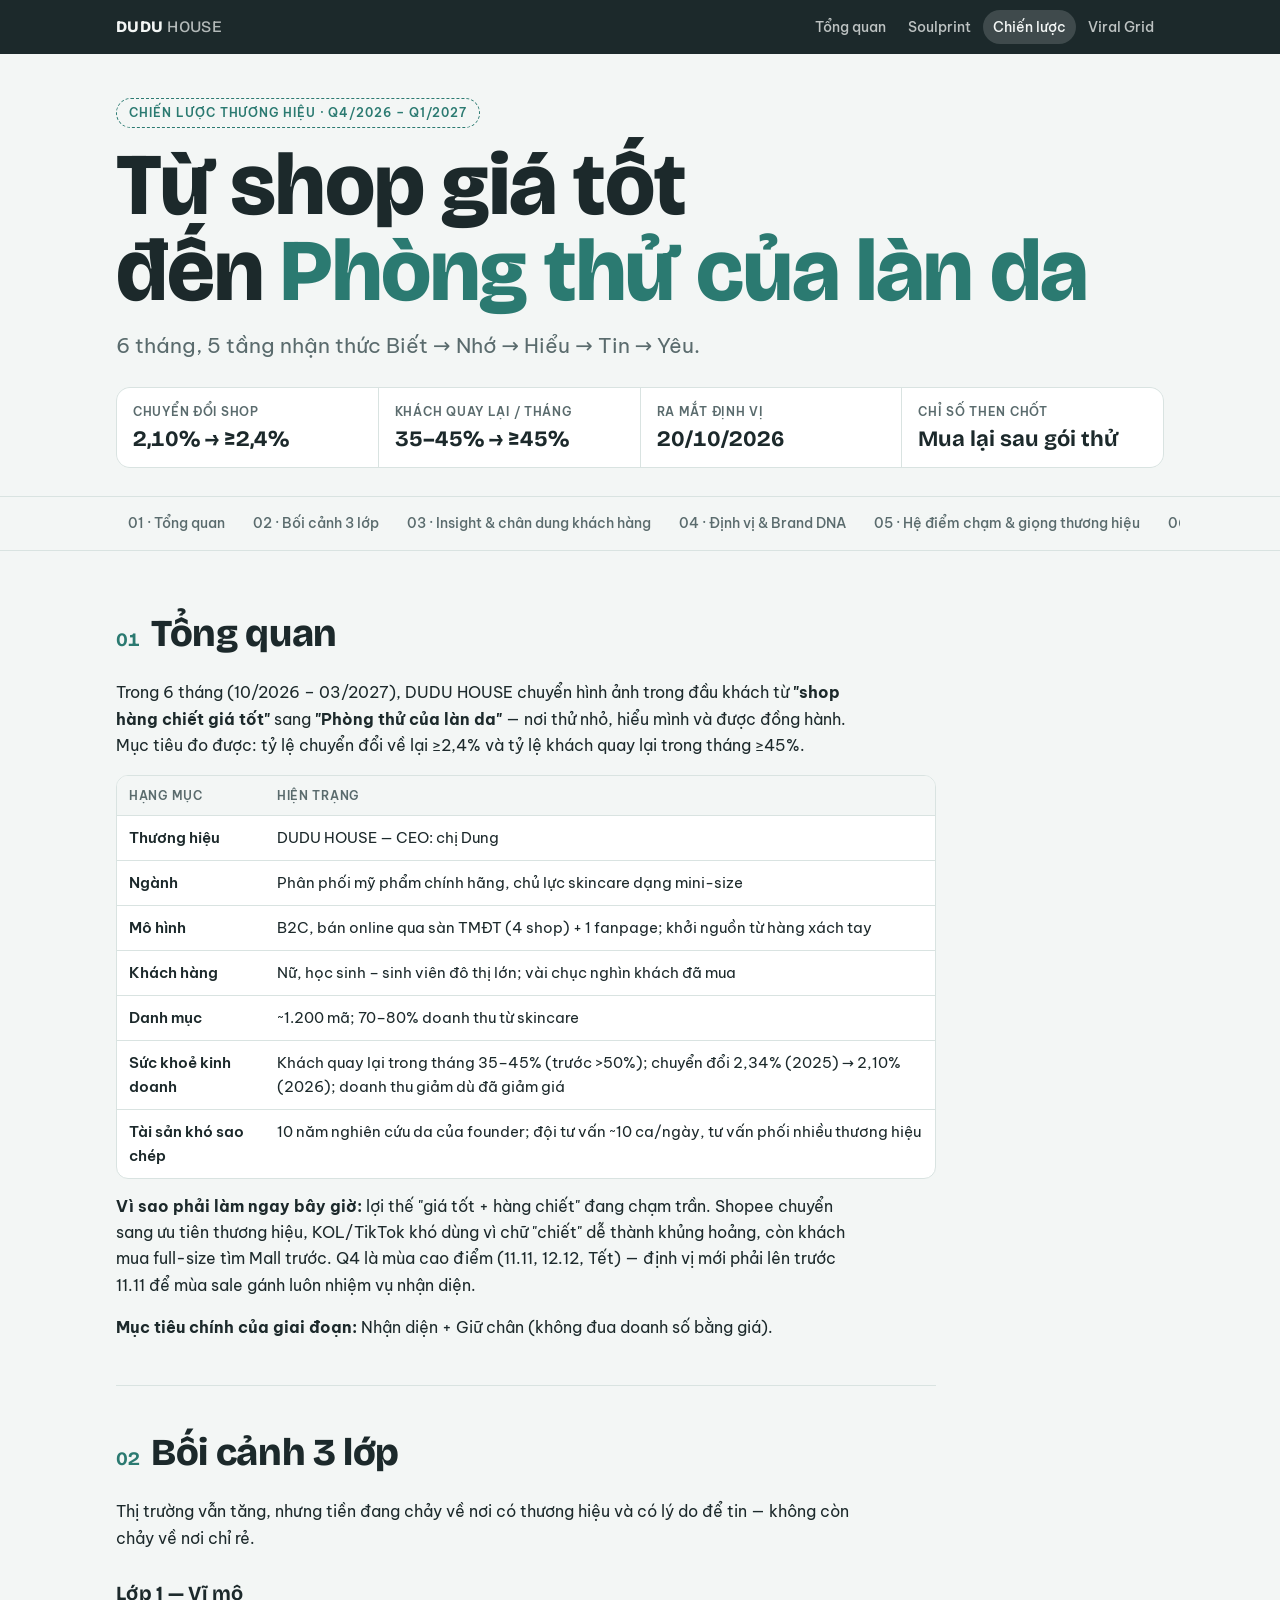
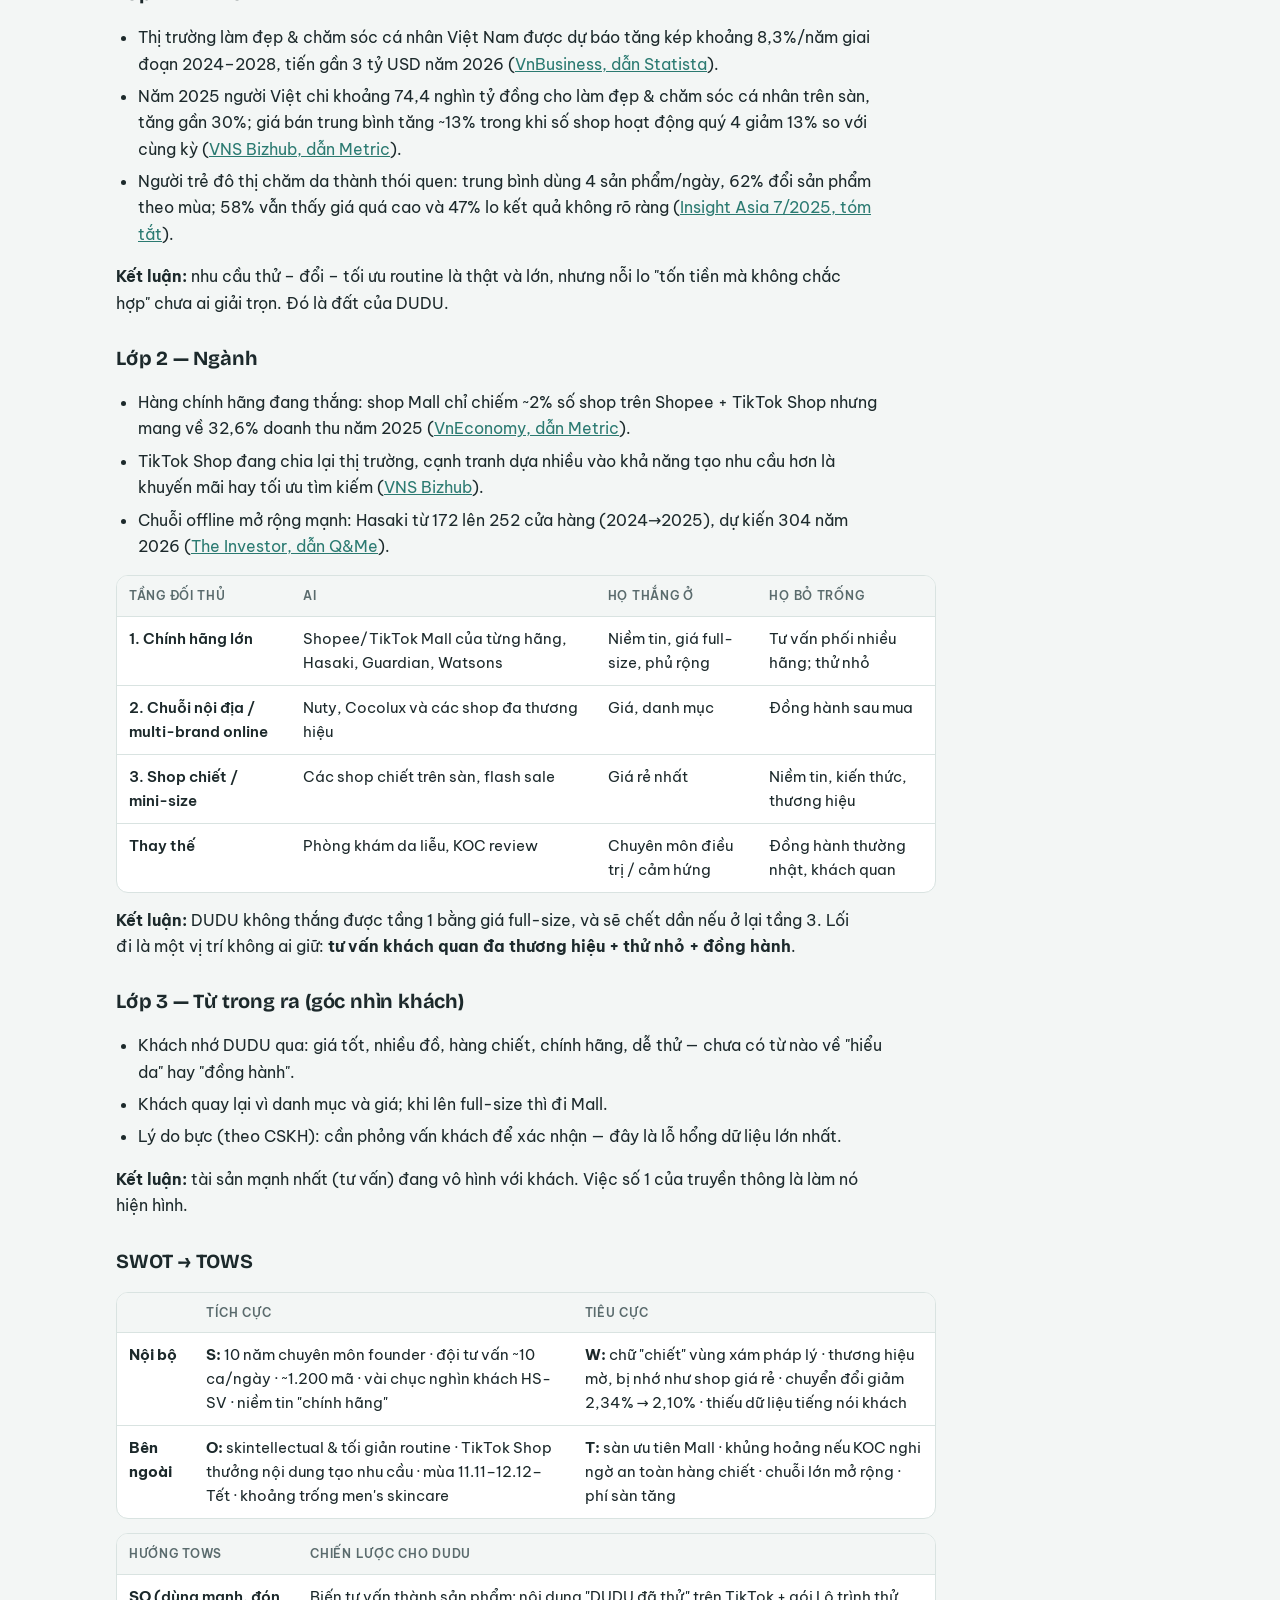
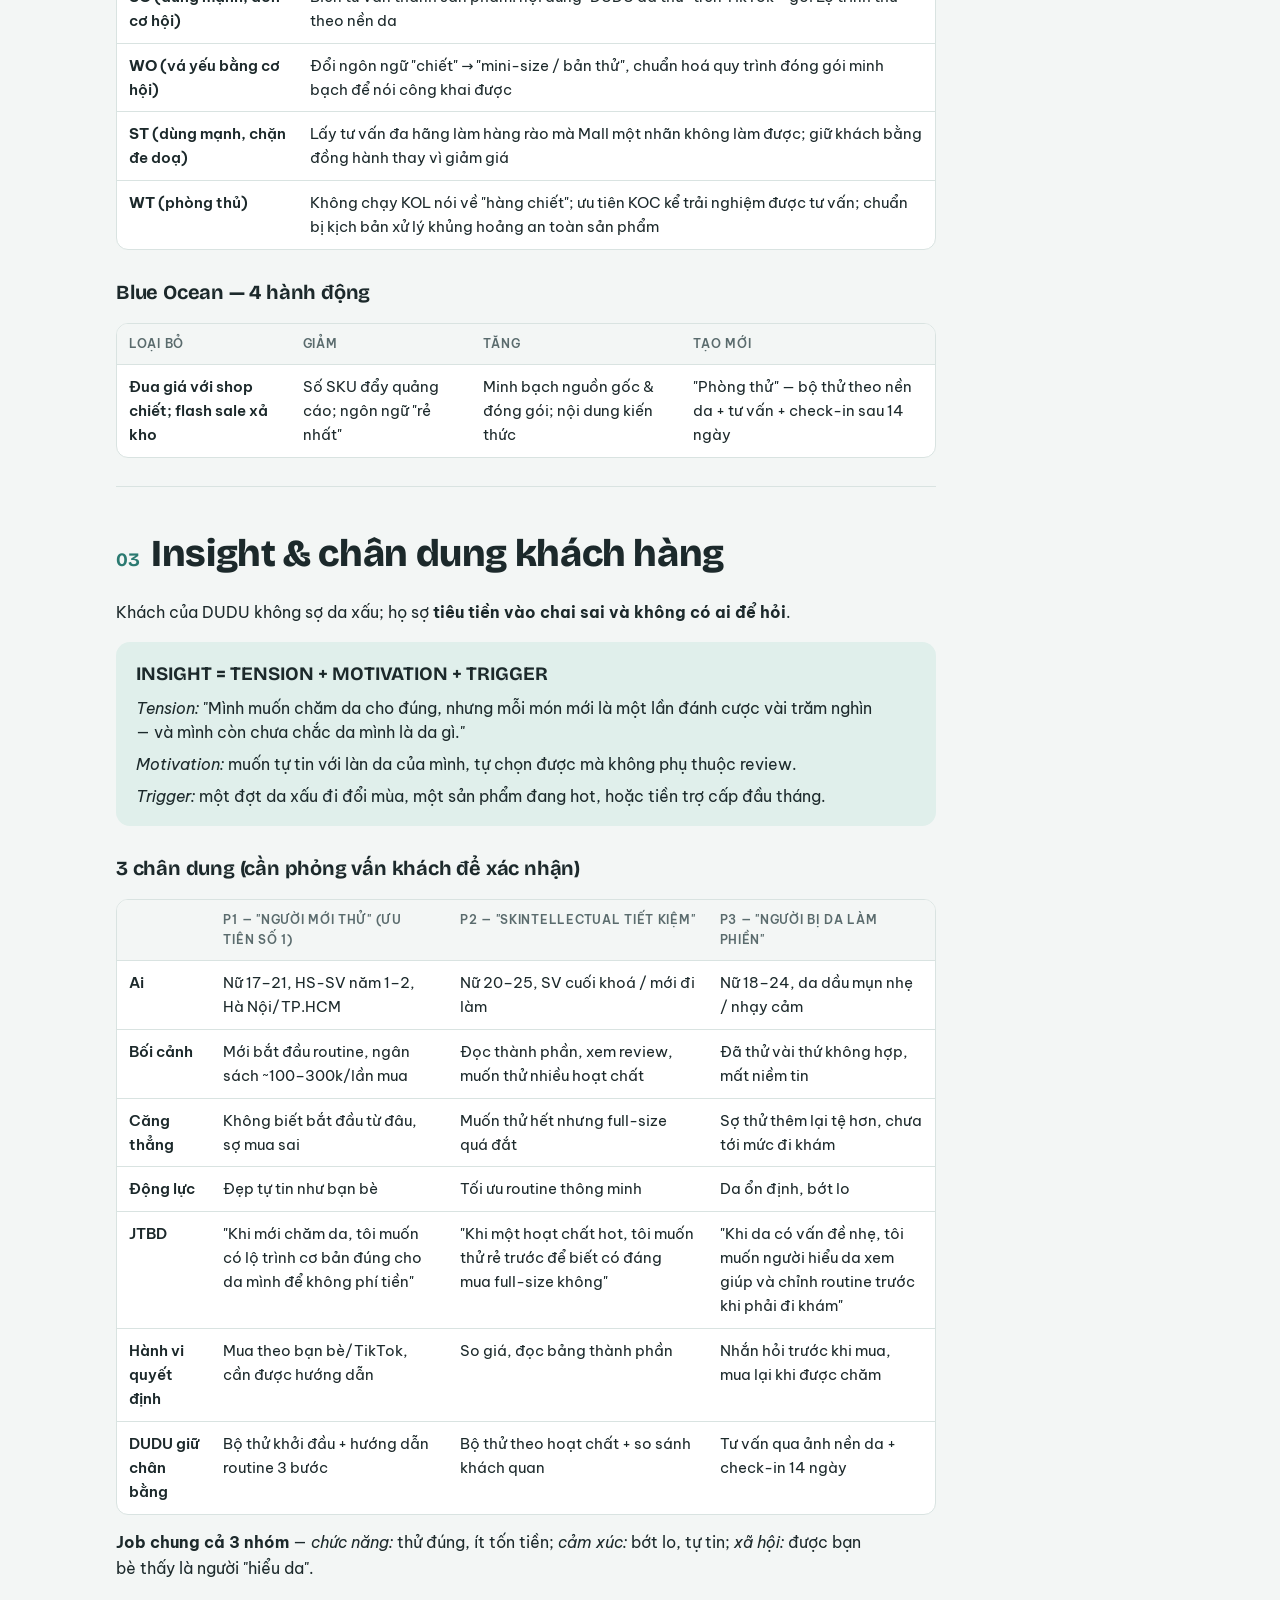
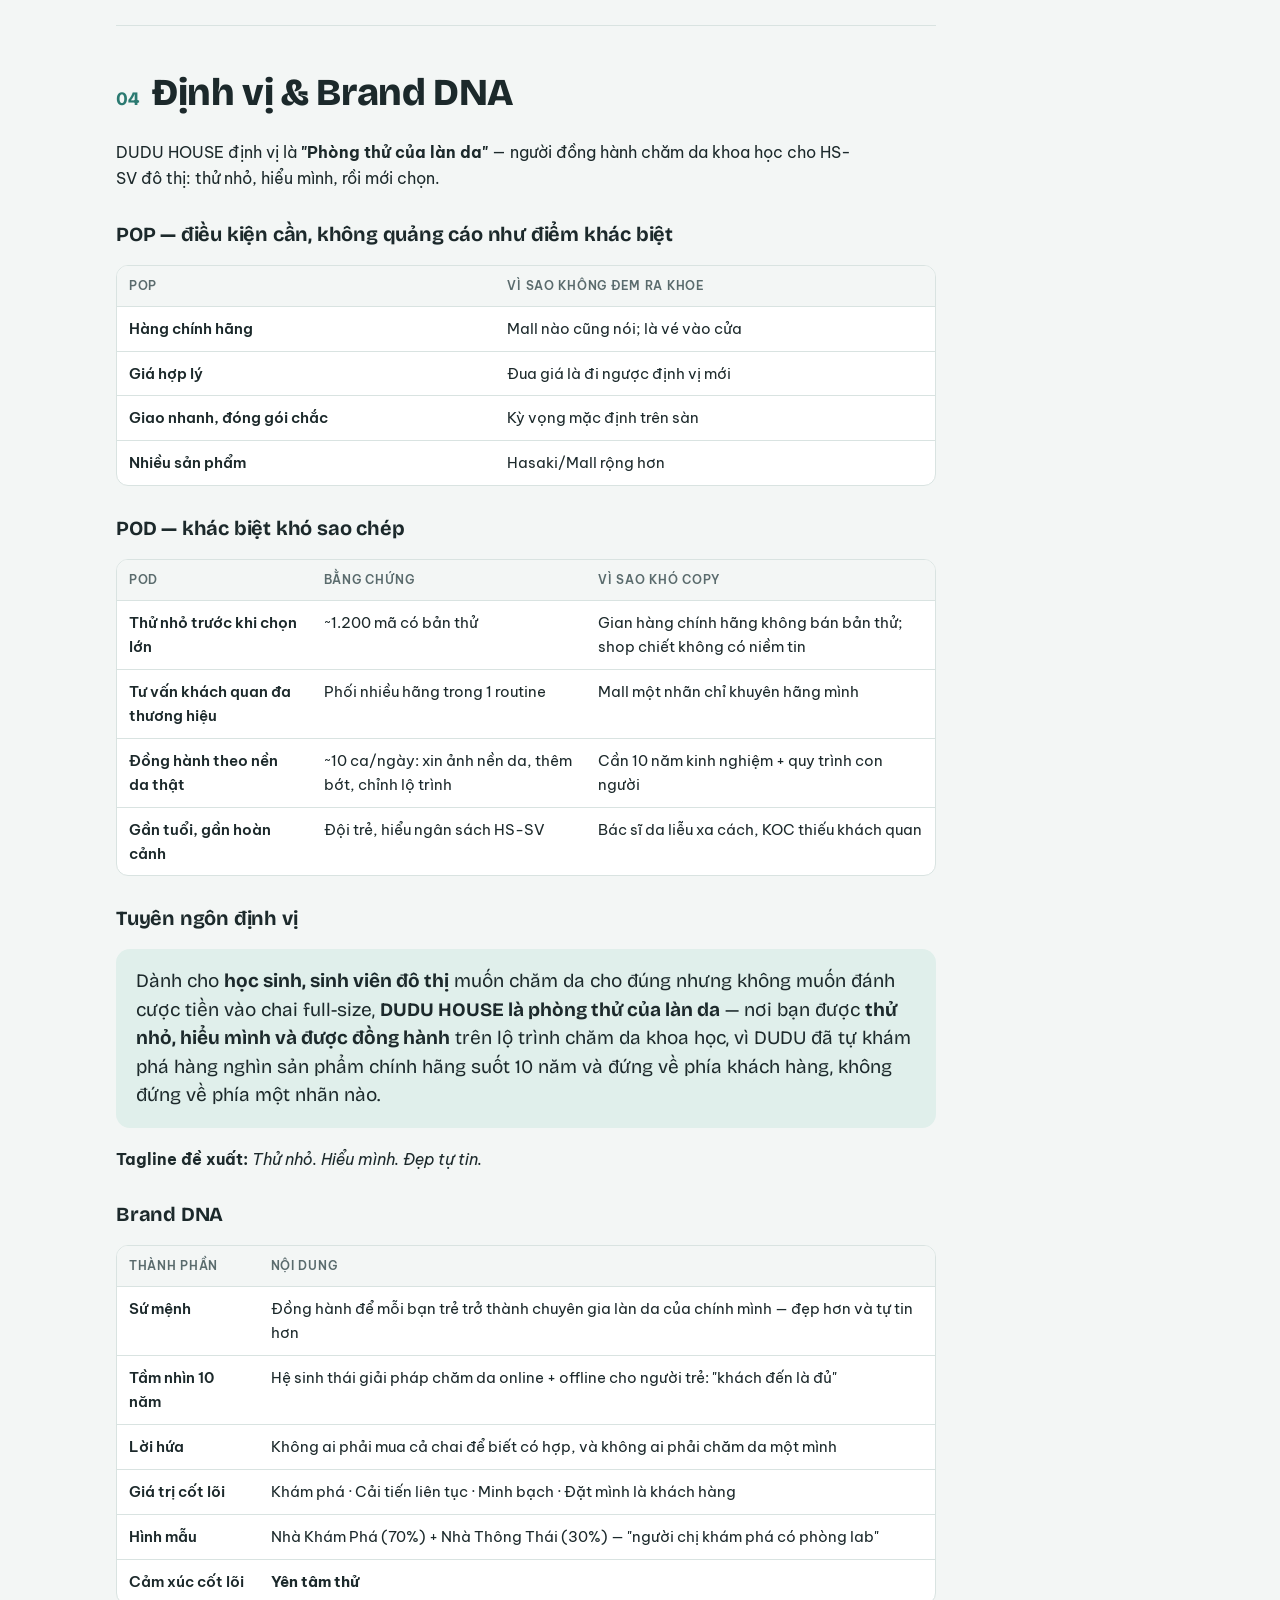
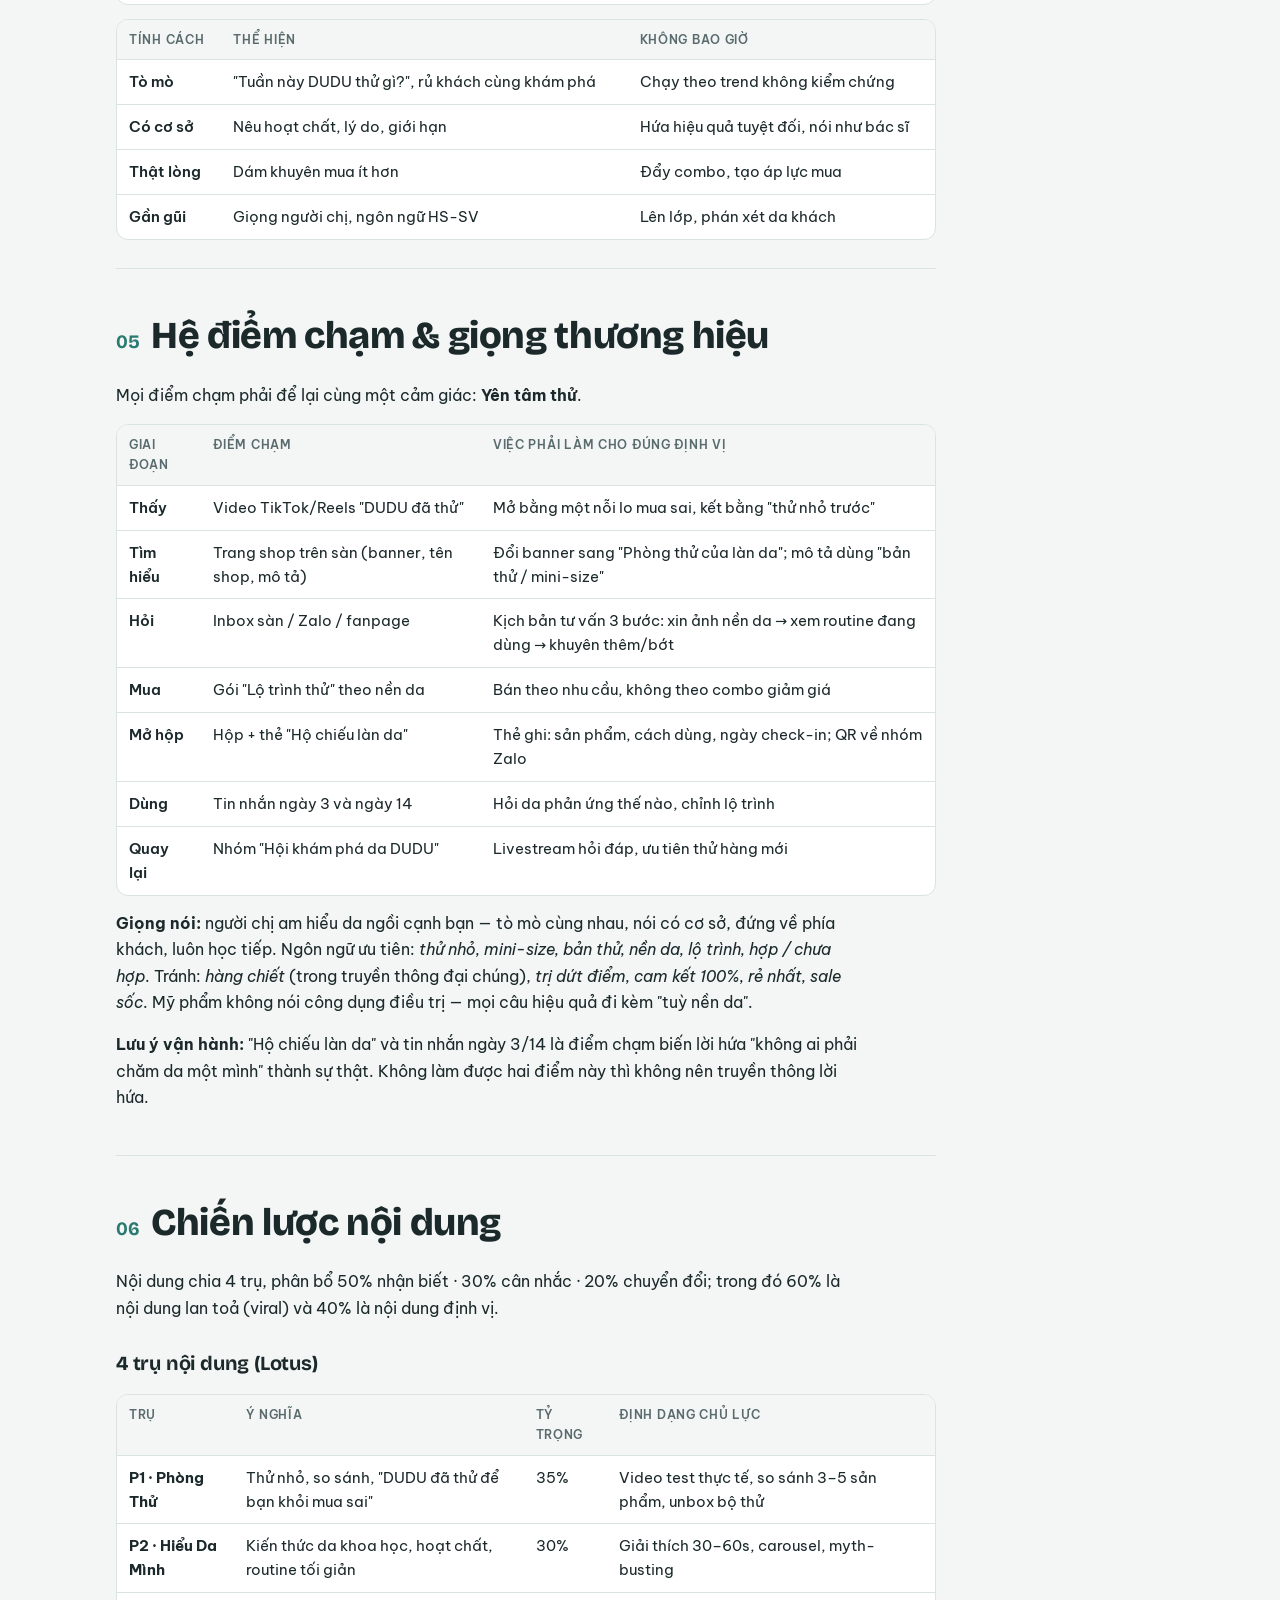
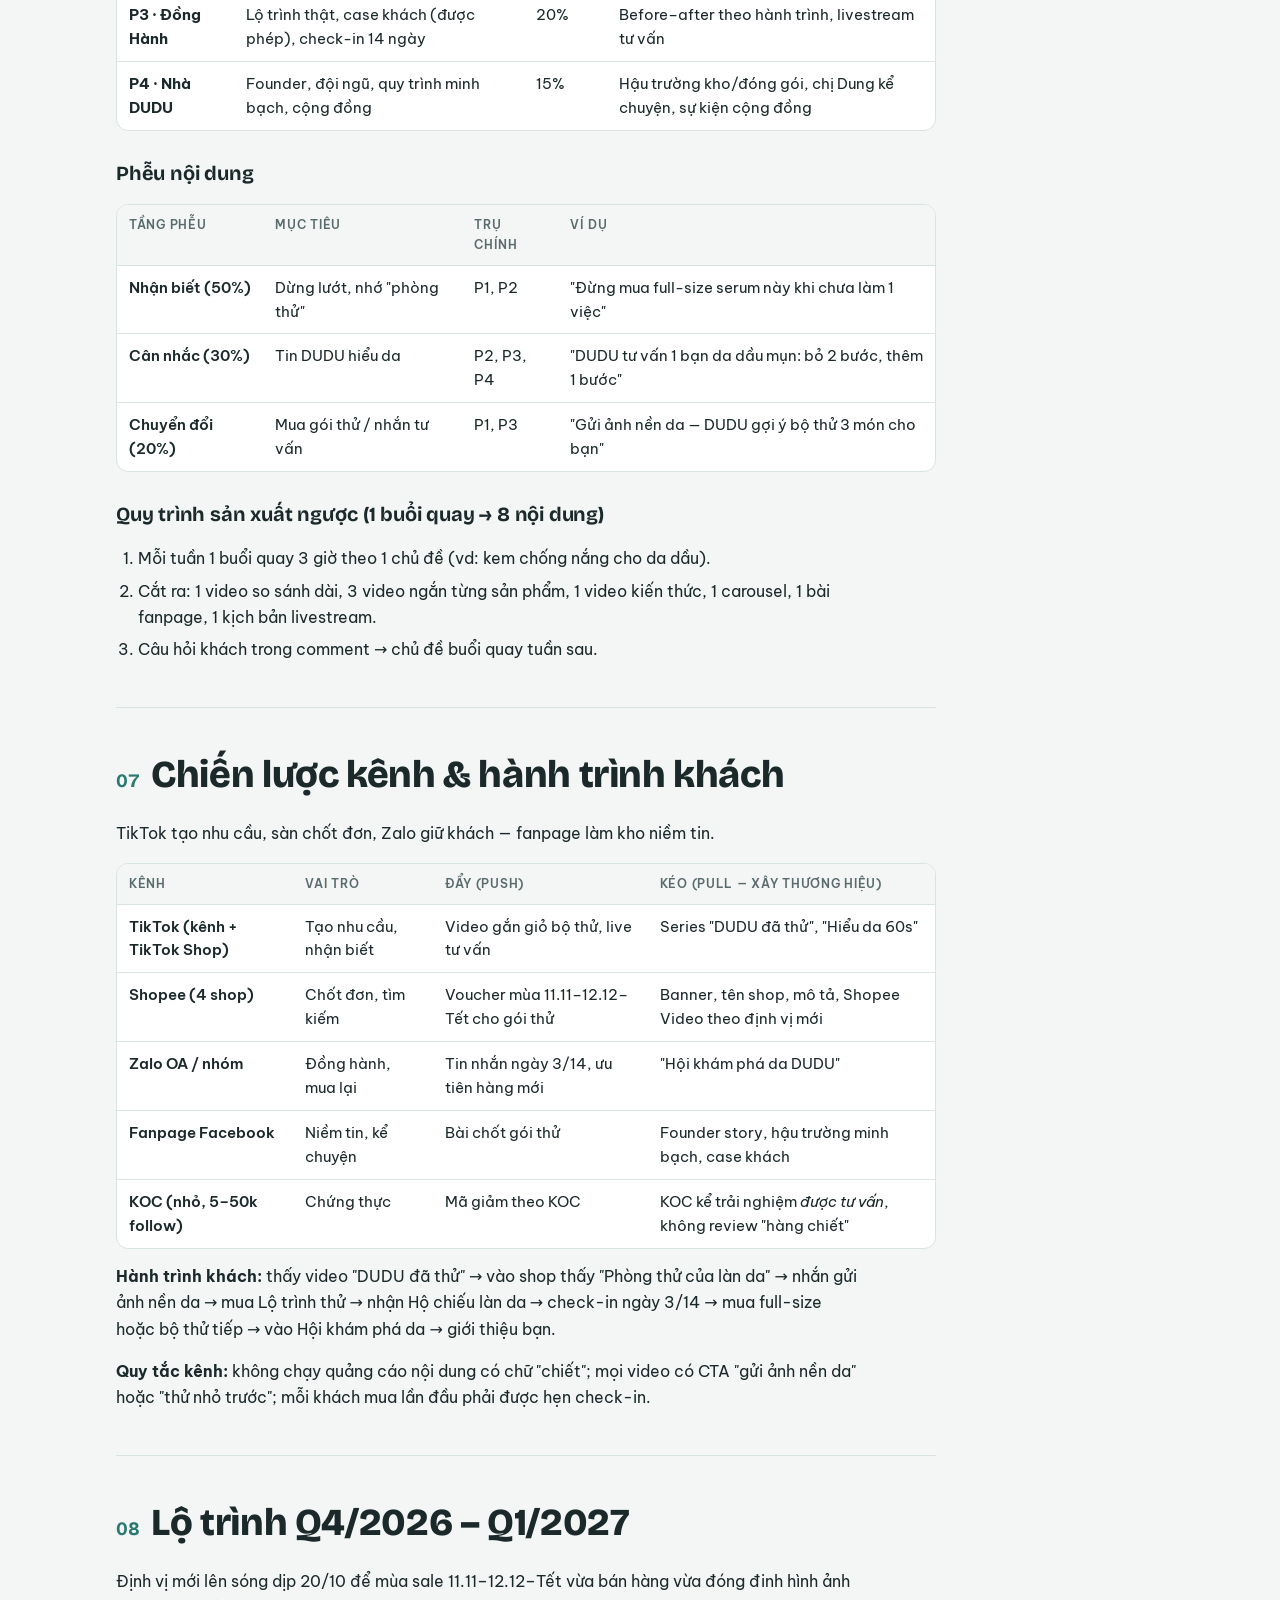
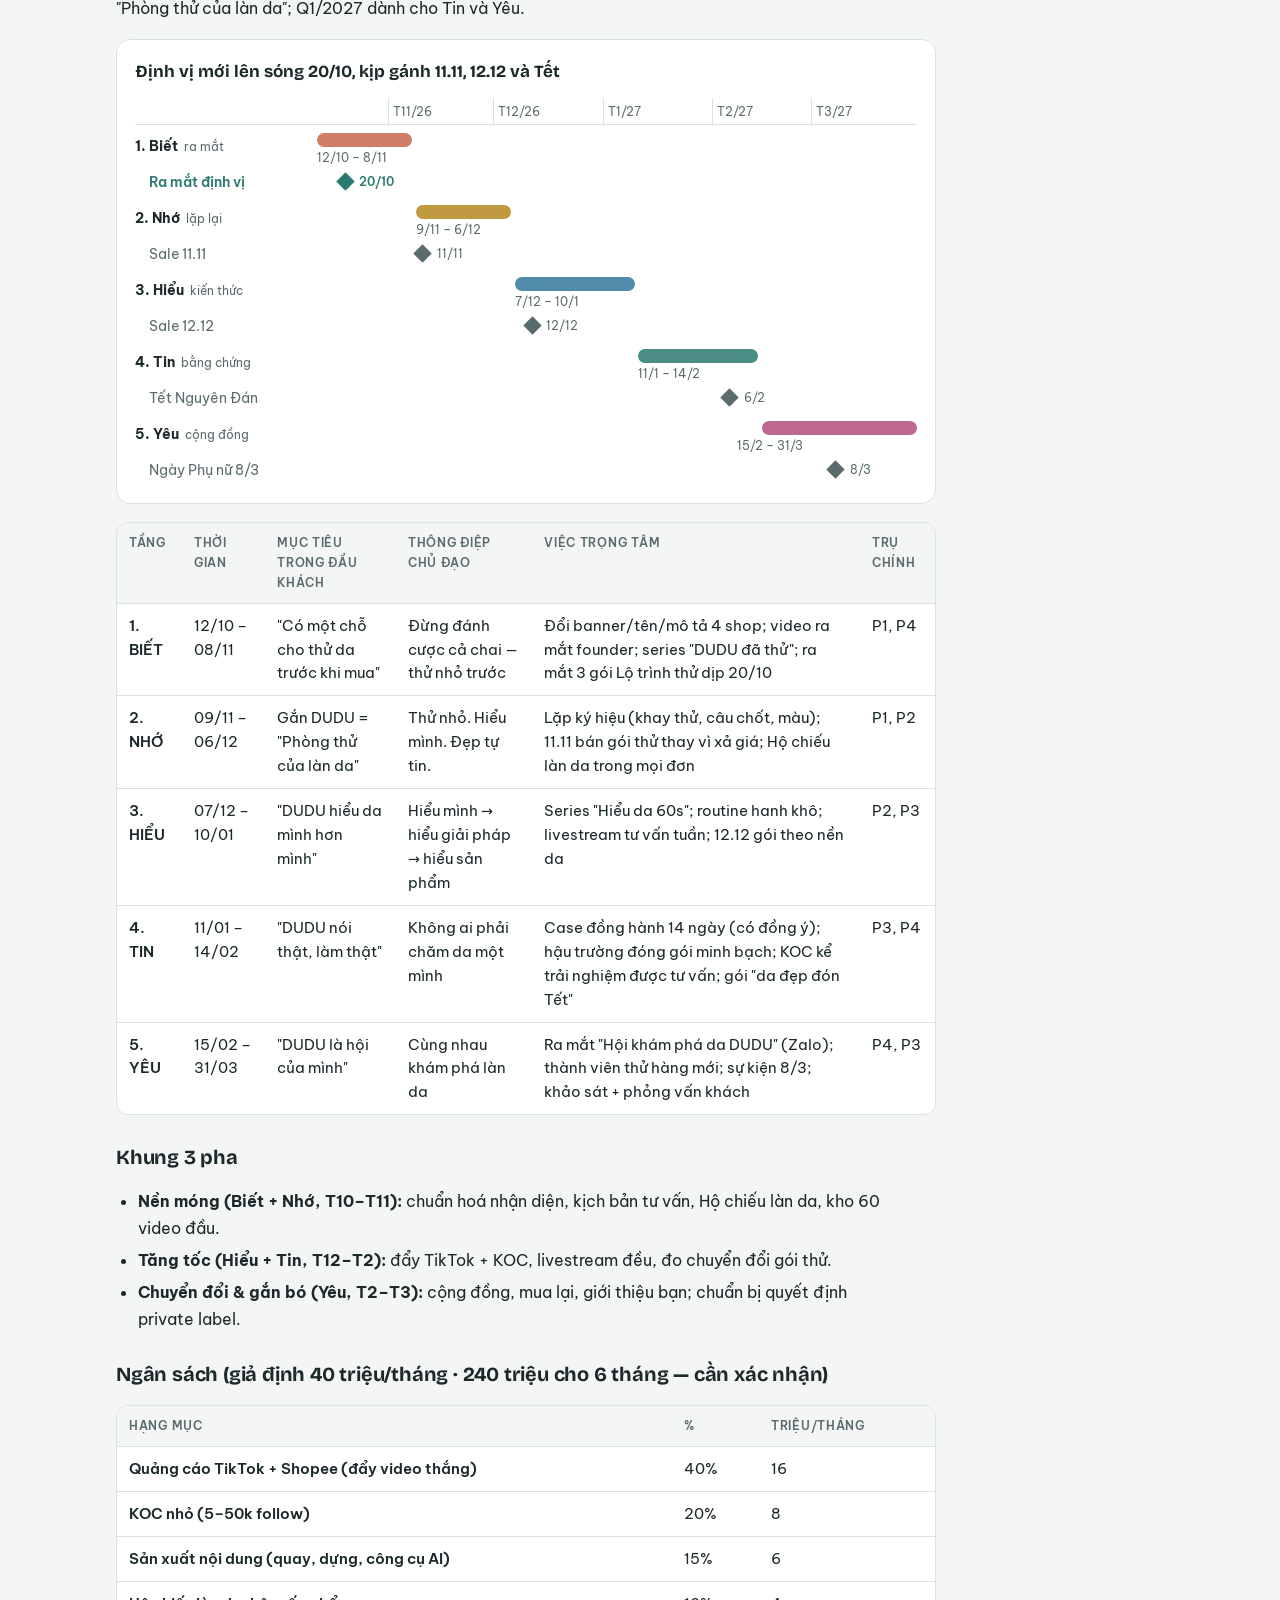
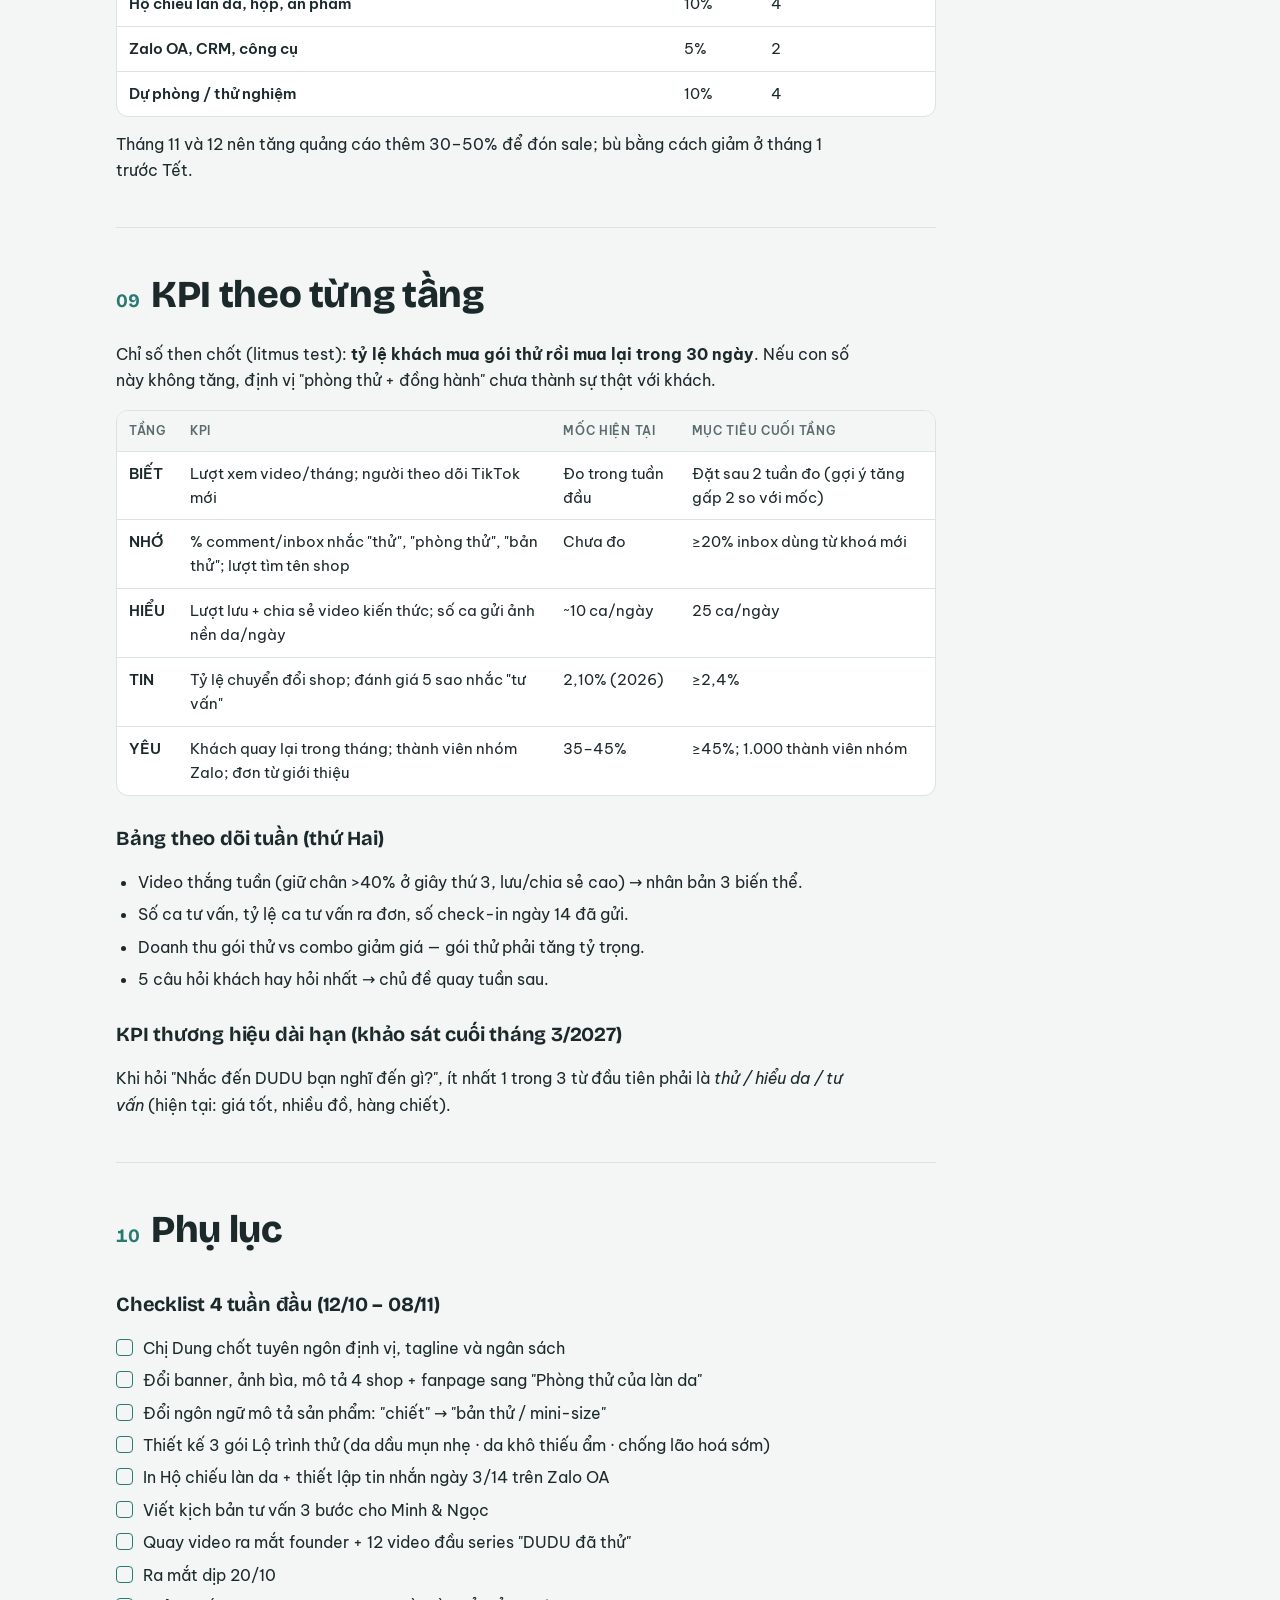
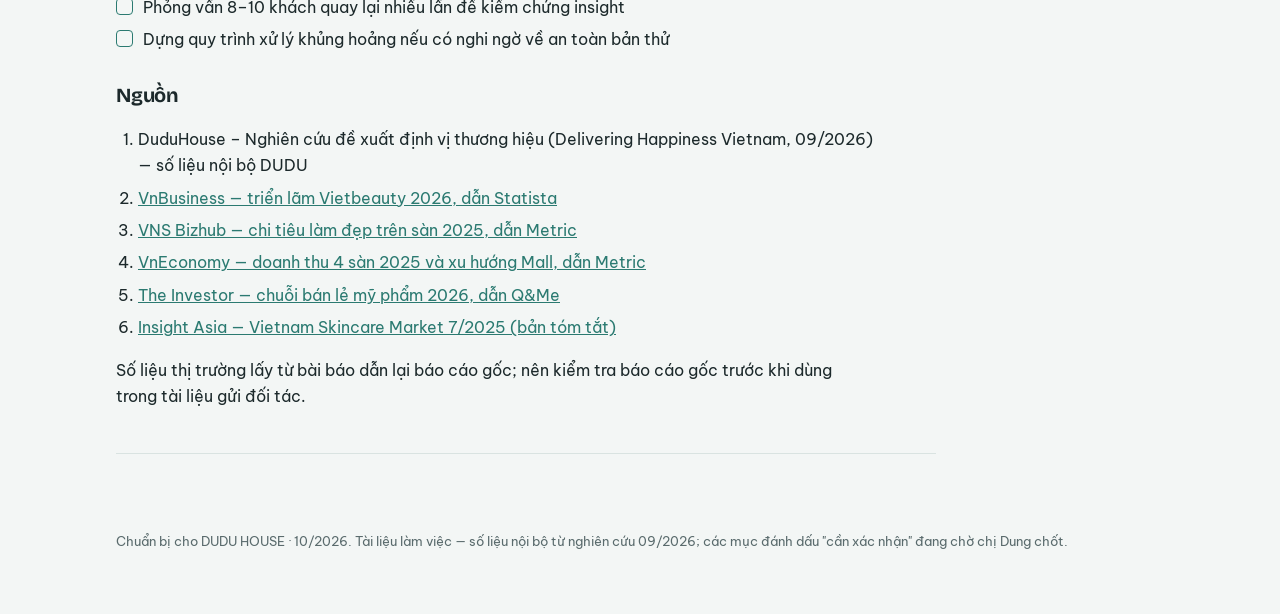
==== chien-luoc.html @ 40efb720 "Publish DUDU HOUSE brand book: Soulprint, chiến lược, Viral Grid Co-Authored-By: Claude Opus 5.5 <no" ====
<!doctype html>
<html lang="vi">
<head>
<meta charset="utf-8">
<meta name="viewport" content="width=device-width, initial-scale=1, viewport-fit=cover">
<title>DUDU House Brand Strategy</title>
<meta name="description" content="Chiến lược thương hiệu DUDU HOUSE Q4/2026 – Q1/2027 theo lộ trình Biết – Nhớ – Hiểu – Tin – Yêu.">
<meta property="og:title" content="DUDU House Brand Strategy">
<meta property="og:description" content="Chiến lược thương hiệu DUDU HOUSE Q4/2026 – Q1/2027 theo lộ trình Biết – Nhớ – Hiểu – Tin – Yêu.">
<meta name="robots" content="noindex">
<link rel="preconnect" href="https://fonts.googleapis.com"><link rel="preconnect" href="https://fonts.gstatic.com" crossorigin><link rel="stylesheet" href="https://fonts.googleapis.com/css2?family=Bricolage+Grotesque:opsz,wght@12..96,500;12..96,700;12..96,800&family=Be+Vietnam+Pro:ital,wght@0,400;0,500;0,600;0,700;1,400&display=swap">
<link rel="stylesheet" href="style.css">
</head>
<body><div class="topbar"><div class="wrap topbar-in"><a class="mark" href="index.html">DUDU<span>HOUSE</span></a><div class="pages"><a href="index.html">Tổng quan</a><a href="soulprint.html">Soulprint</a><a href="chien-luoc.html" aria-current="page">Chiến lược</a><a href="viral-grid.html">Viral Grid</a></div></div></div><header class="hero wrap">
<p class="eyebrow">Chiến lược thương hiệu · Q4/2026 – Q1/2027</p>
<h1>Từ shop giá tốt<br>đến <em>Phòng thử của làn da</em></h1>
<p class="lead">6 tháng, 5 tầng nhận thức Biết → Nhớ → Hiểu → Tin → Yêu.</p>
<div class="specs nums">
<div><span>Chuyển đổi shop</span><b>2,10% → ≥2,4%</b></div>
<div><span>Khách quay lại / tháng</span><b>35–45% → ≥45%</b></div>
<div><span>Ra mắt định vị</span><b>20/10/2026</b></div>
<div><span>Chỉ số then chốt</span><b>Mua lại sau gói thử</b></div>
</div></header><nav class="toc" aria-label="Mục lục"><div class="wrap toc-in"><a href="#tong-quan">01 · Tổng quan</a><a href="#boi-canh-3-lop">02 · Bối cảnh 3 lớp</a><a href="#insight-chan-dung-khach-hang">03 · Insight & chân dung khách hàng</a><a href="#dinh-vi-brand-dna">04 · Định vị & Brand DNA</a><a href="#he-diem-cham-giong-thuong-hieu">05 · Hệ điểm chạm & giọng thương hiệu</a><a href="#chien-luoc-noi-dung">06 · Chiến lược nội dung</a><a href="#chien-luoc-kenh-hanh-trinh-khach">07 · Chiến lược kênh & hành trình khách</a><a href="#lo-trinh-q4-2026-q1-2027">08 · Lộ trình Q4/2026 – Q1/2027</a><a href="#kpi-theo-tung-tang">09 · KPI theo từng tầng</a><a href="#phu-luc">10 · Phụ lục</a></div></nav><main class="wrap doc"><section id="tong-quan" class="sec"><h2><span class="num">01</span>Tổng quan</h2><p>Trong 6 tháng (10/2026 – 03/2027), DUDU HOUSE chuyển hình ảnh trong đầu khách từ <strong>"shop hàng chiết giá tốt"</strong> sang <strong>"Phòng thử của làn da"</strong> — nơi thử nhỏ, hiểu mình và được đồng hành. Mục tiêu đo được: tỷ lệ chuyển đổi về lại ≥2,4% và tỷ lệ khách quay lại trong tháng ≥45%.</p>
<div class="tablewrap"><table>
<thead>
<tr>
<th>Hạng mục</th>
<th>Hiện trạng</th>
</tr>
</thead>
<tbody>
<tr>
<td>Thương hiệu</td>
<td>DUDU HOUSE — CEO: chị Dung</td>
</tr>
<tr>
<td>Ngành</td>
<td>Phân phối mỹ phẩm chính hãng, chủ lực skincare dạng mini-size</td>
</tr>
<tr>
<td>Mô hình</td>
<td>B2C, bán online qua sàn TMĐT (4 shop) + 1 fanpage; khởi nguồn từ hàng xách tay</td>
</tr>
<tr>
<td>Khách hàng</td>
<td>Nữ, học sinh – sinh viên đô thị lớn; vài chục nghìn khách đã mua</td>
</tr>
<tr>
<td>Danh mục</td>
<td>~1.200 mã; 70–80% doanh thu từ skincare</td>
</tr>
<tr>
<td>Sức khoẻ kinh doanh</td>
<td>Khách quay lại trong tháng 35–45% (trước &gt;50%); chuyển đổi 2,34% (2025) → 2,10% (2026); doanh thu giảm dù đã giảm giá</td>
</tr>
<tr>
<td>Tài sản khó sao chép</td>
<td>10 năm nghiên cứu da của founder; đội tư vấn ~10 ca/ngày, tư vấn phối nhiều thương hiệu</td>
</tr>
</tbody>
</table></div>
<p><strong>Vì sao phải làm ngay bây giờ:</strong> lợi thế "giá tốt + hàng chiết" đang chạm trần. Shopee chuyển sang ưu tiên thương hiệu, KOL/TikTok khó dùng vì chữ "chiết" dễ thành khủng hoảng, còn khách mua full-size tìm Mall trước. Q4 là mùa cao điểm (11.11, 12.12, Tết) — định vị mới phải lên trước 11.11 để mùa sale gánh luôn nhiệm vụ nhận diện.</p>
<p><strong>Mục tiêu chính của giai đoạn:</strong> Nhận diện + Giữ chân (không đua doanh số bằng giá).</p></section><section id="boi-canh-3-lop" class="sec"><h2><span class="num">02</span>Bối cảnh 3 lớp</h2><p>Thị trường vẫn tăng, nhưng tiền đang chảy về nơi có thương hiệu và có lý do để tin — không còn chảy về nơi chỉ rẻ.</p>
<h3>Lớp 1 — Vĩ mô</h3>
<ul>
<li>Thị trường làm đẹp &amp; chăm sóc cá nhân Việt Nam được dự báo tăng kép khoảng 8,3%/năm giai đoạn 2024–2028, tiến gần 3 tỷ USD năm 2026 (<a target="_blank" rel="noopener" href="https://vnbusiness.vn/hon-3000-thuong-hieu-tu-24-quoc-gia-du-trien-lam-lam-dep-tai-tphcm.html">VnBusiness, dẫn Statista</a>).</li>
<li>Năm 2025 người Việt chi khoảng 74,4 nghìn tỷ đồng cho làm đẹp &amp; chăm sóc cá nhân trên sàn, tăng gần 30%; giá bán trung bình tăng ~13% trong khi số shop hoạt động quý 4 giảm 13% so với cùng kỳ (<a target="_blank" rel="noopener" href="https://bizhub.vietnamnews.vn/vietnamese-spend-nearly-3-billion-on-beauty-products-via-e-commerce-in-2025-post400854.html">VNS Bizhub, dẫn Metric</a>).</li>
<li>Người trẻ đô thị chăm da thành thói quen: trung bình dùng 4 sản phẩm/ngày, 62% đổi sản phẩm theo mùa; 58% vẫn thấy giá quá cao và 47% lo kết quả không rõ ràng (<a target="_blank" rel="noopener" href="https://kr.linkedin.com/in/leeajindalle1208">Insight Asia 7/2025, tóm tắt</a>).</li>
</ul>
<p><strong>Kết luận:</strong> nhu cầu thử – đổi – tối ưu routine là thật và lớn, nhưng nỗi lo "tốn tiền mà không chắc hợp" chưa ai giải trọn. Đó là đất của DUDU.</p>
<h3>Lớp 2 — Ngành</h3>
<ul>
<li>Hàng chính hãng đang thắng: shop Mall chỉ chiếm ~2% số shop trên Shopee + TikTok Shop nhưng mang về 32,6% doanh thu năm 2025 (<a target="_blank" rel="noopener" href="https://en.vneconomy.vn/2025-revenue-for-top-4-e-commerce-giants-estimated-at-165-bln.htm">VnEconomy, dẫn Metric</a>).</li>
<li>TikTok Shop đang chia lại thị trường, cạnh tranh dựa nhiều vào khả năng tạo nhu cầu hơn là khuyến mãi hay tối ưu tìm kiếm (<a target="_blank" rel="noopener" href="https://bizhub.vietnamnews.vn/vietnamese-spend-nearly-3-billion-on-beauty-products-via-e-commerce-in-2025-post400854.html">VNS Bizhub</a>).</li>
<li>Chuỗi offline mở rộng mạnh: Hasaki từ 172 lên 252 cửa hàng (2024→2025), dự kiến 304 năm 2026 (<a target="_blank" rel="noopener" href="https://theinvestor.vn/vietnams-cosmetics-retail-market-keeps-expanding-but-at-slow-pace-d19138.html">The Investor, dẫn Q&amp;Me</a>).</li>
</ul>
<div class="tablewrap"><table>
<thead>
<tr>
<th>Tầng đối thủ</th>
<th>Ai</th>
<th>Họ thắng ở</th>
<th>Họ bỏ trống</th>
</tr>
</thead>
<tbody>
<tr>
<td>1. Chính hãng lớn</td>
<td>Shopee/TikTok Mall của từng hãng, Hasaki, Guardian, Watsons</td>
<td>Niềm tin, giá full-size, phủ rộng</td>
<td>Tư vấn phối nhiều hãng; thử nhỏ</td>
</tr>
<tr>
<td>2. Chuỗi nội địa / multi-brand online</td>
<td>Nuty, Cocolux và các shop đa thương hiệu</td>
<td>Giá, danh mục</td>
<td>Đồng hành sau mua</td>
</tr>
<tr>
<td>3. Shop chiết / mini-size</td>
<td>Các shop chiết trên sàn, flash sale</td>
<td>Giá rẻ nhất</td>
<td>Niềm tin, kiến thức, thương hiệu</td>
</tr>
<tr>
<td>Thay thế</td>
<td>Phòng khám da liễu, KOC review</td>
<td>Chuyên môn điều trị / cảm hứng</td>
<td>Đồng hành thường nhật, khách quan</td>
</tr>
</tbody>
</table></div>
<p><strong>Kết luận:</strong> DUDU không thắng được tầng 1 bằng giá full-size, và sẽ chết dần nếu ở lại tầng 3. Lối đi là một vị trí không ai giữ: <strong>tư vấn khách quan đa thương hiệu + thử nhỏ + đồng hành</strong>.</p>
<h3>Lớp 3 — Từ trong ra (góc nhìn khách)</h3>
<ul>
<li>Khách nhớ DUDU qua: giá tốt, nhiều đồ, hàng chiết, chính hãng, dễ thử — chưa có từ nào về "hiểu da" hay "đồng hành".</li>
<li>Khách quay lại vì danh mục và giá; khi lên full-size thì đi Mall.</li>
<li>Lý do bực (theo CSKH): cần phỏng vấn khách để xác nhận — đây là lỗ hổng dữ liệu lớn nhất.</li>
</ul>
<p><strong>Kết luận:</strong> tài sản mạnh nhất (tư vấn) đang vô hình với khách. Việc số 1 của truyền thông là làm nó hiện hình.</p>
<h3>SWOT → TOWS</h3>
<div class="tablewrap"><table>
<thead>
<tr>
<th></th>
<th>Tích cực</th>
<th>Tiêu cực</th>
</tr>
</thead>
<tbody>
<tr>
<td><strong>Nội bộ</strong></td>
<td><strong>S:</strong> 10 năm chuyên môn founder · đội tư vấn ~10 ca/ngày · ~1.200 mã · vài chục nghìn khách HS-SV · niềm tin "chính hãng"</td>
<td><strong>W:</strong> chữ "chiết" vùng xám pháp lý · thương hiệu mờ, bị nhớ như shop giá rẻ · chuyển đổi giảm 2,34% → 2,10% · thiếu dữ liệu tiếng nói khách</td>
</tr>
<tr>
<td><strong>Bên ngoài</strong></td>
<td><strong>O:</strong> skintellectual &amp; tối giản routine · TikTok Shop thưởng nội dung tạo nhu cầu · mùa 11.11–12.12–Tết · khoảng trống men's skincare</td>
<td><strong>T:</strong> sàn ưu tiên Mall · khủng hoảng nếu KOC nghi ngờ an toàn hàng chiết · chuỗi lớn mở rộng · phí sàn tăng</td>
</tr>
</tbody>
</table></div>
<div class="tablewrap"><table>
<thead>
<tr>
<th>Hướng TOWS</th>
<th>Chiến lược cho DUDU</th>
</tr>
</thead>
<tbody>
<tr>
<td><strong>SO</strong> (dùng mạnh, đón cơ hội)</td>
<td>Biến tư vấn thành sản phẩm: nội dung "DUDU đã thử" trên TikTok + gói Lộ trình thử theo nền da</td>
</tr>
<tr>
<td><strong>WO</strong> (vá yếu bằng cơ hội)</td>
<td>Đổi ngôn ngữ "chiết" → "mini-size / bản thử", chuẩn hoá quy trình đóng gói minh bạch để nói công khai được</td>
</tr>
<tr>
<td><strong>ST</strong> (dùng mạnh, chặn đe doạ)</td>
<td>Lấy tư vấn đa hãng làm hàng rào mà Mall một nhãn không làm được; giữ khách bằng đồng hành thay vì giảm giá</td>
</tr>
<tr>
<td><strong>WT</strong> (phòng thủ)</td>
<td>Không chạy KOL nói về "hàng chiết"; ưu tiên KOC kể trải nghiệm được tư vấn; chuẩn bị kịch bản xử lý khủng hoảng an toàn sản phẩm</td>
</tr>
</tbody>
</table></div>
<h3>Blue Ocean — 4 hành động</h3>
<div class="tablewrap"><table>
<thead>
<tr>
<th>Loại bỏ</th>
<th>Giảm</th>
<th>Tăng</th>
<th>Tạo mới</th>
</tr>
</thead>
<tbody>
<tr>
<td>Đua giá với shop chiết; flash sale xả kho</td>
<td>Số SKU đẩy quảng cáo; ngôn ngữ "rẻ nhất"</td>
<td>Minh bạch nguồn gốc &amp; đóng gói; nội dung kiến thức</td>
<td>"Phòng thử" — bộ thử theo nền da + tư vấn + check-in sau 14 ngày</td>
</tr>
</tbody>
</table></div></section><section id="insight-chan-dung-khach-hang" class="sec"><h2><span class="num">03</span>Insight & chân dung khách hàng</h2><p>Khách của DUDU không sợ da xấu; họ sợ <strong>tiêu tiền vào chai sai và không có ai để hỏi</strong>.</p>
<blockquote>
<p><strong>INSIGHT = TENSION + MOTIVATION + TRIGGER</strong></p>
<p><em>Tension:</em> "Mình muốn chăm da cho đúng, nhưng mỗi món mới là một lần đánh cược vài trăm nghìn — và mình còn chưa chắc da mình là da gì."</p>
<p><em>Motivation:</em> muốn tự tin với làn da của mình, tự chọn được mà không phụ thuộc review.</p>
<p><em>Trigger:</em> một đợt da xấu đi đổi mùa, một sản phẩm đang hot, hoặc tiền trợ cấp đầu tháng.</p>
</blockquote>
<h3>3 chân dung (cần phỏng vấn khách để xác nhận)</h3>
<div class="tablewrap"><table>
<thead>
<tr>
<th></th>
<th>P1 — "Người mới thử" (ưu tiên số 1)</th>
<th>P2 — "Skintellectual tiết kiệm"</th>
<th>P3 — "Người bị da làm phiền"</th>
</tr>
</thead>
<tbody>
<tr>
<td>Ai</td>
<td>Nữ 17–21, HS-SV năm 1–2, Hà Nội/TP.HCM</td>
<td>Nữ 20–25, SV cuối khoá / mới đi làm</td>
<td>Nữ 18–24, da dầu mụn nhẹ / nhạy cảm</td>
</tr>
<tr>
<td>Bối cảnh</td>
<td>Mới bắt đầu routine, ngân sách ~100–300k/lần mua</td>
<td>Đọc thành phần, xem review, muốn thử nhiều hoạt chất</td>
<td>Đã thử vài thứ không hợp, mất niềm tin</td>
</tr>
<tr>
<td>Căng thẳng</td>
<td>Không biết bắt đầu từ đâu, sợ mua sai</td>
<td>Muốn thử hết nhưng full-size quá đắt</td>
<td>Sợ thử thêm lại tệ hơn, chưa tới mức đi khám</td>
</tr>
<tr>
<td>Động lực</td>
<td>Đẹp tự tin như bạn bè</td>
<td>Tối ưu routine thông minh</td>
<td>Da ổn định, bớt lo</td>
</tr>
<tr>
<td>JTBD</td>
<td>"Khi mới chăm da, tôi muốn có lộ trình cơ bản đúng cho da mình để không phí tiền"</td>
<td>"Khi một hoạt chất hot, tôi muốn thử rẻ trước để biết có đáng mua full-size không"</td>
<td>"Khi da có vấn đề nhẹ, tôi muốn người hiểu da xem giúp và chỉnh routine trước khi phải đi khám"</td>
</tr>
<tr>
<td>Hành vi quyết định</td>
<td>Mua theo bạn bè/TikTok, cần được hướng dẫn</td>
<td>So giá, đọc bảng thành phần</td>
<td>Nhắn hỏi trước khi mua, mua lại khi được chăm</td>
</tr>
<tr>
<td>DUDU giữ chân bằng</td>
<td>Bộ thử khởi đầu + hướng dẫn routine 3 bước</td>
<td>Bộ thử theo hoạt chất + so sánh khách quan</td>
<td>Tư vấn qua ảnh nền da + check-in 14 ngày</td>
</tr>
</tbody>
</table></div>
<p><strong>Job chung cả 3 nhóm</strong> — <em>chức năng:</em> thử đúng, ít tốn tiền; <em>cảm xúc:</em> bớt lo, tự tin; <em>xã hội:</em> được bạn bè thấy là người "hiểu da".</p></section><section id="dinh-vi-brand-dna" class="sec"><h2><span class="num">04</span>Định vị & Brand DNA</h2><p>DUDU HOUSE định vị là <strong>"Phòng thử của làn da"</strong> — người đồng hành chăm da khoa học cho HS-SV đô thị: thử nhỏ, hiểu mình, rồi mới chọn.</p>
<h3>POP — điều kiện cần, không quảng cáo như điểm khác biệt</h3>
<div class="tablewrap"><table>
<thead>
<tr>
<th>POP</th>
<th>Vì sao không đem ra khoe</th>
</tr>
</thead>
<tbody>
<tr>
<td>Hàng chính hãng</td>
<td>Mall nào cũng nói; là vé vào cửa</td>
</tr>
<tr>
<td>Giá hợp lý</td>
<td>Đua giá là đi ngược định vị mới</td>
</tr>
<tr>
<td>Giao nhanh, đóng gói chắc</td>
<td>Kỳ vọng mặc định trên sàn</td>
</tr>
<tr>
<td>Nhiều sản phẩm</td>
<td>Hasaki/Mall rộng hơn</td>
</tr>
</tbody>
</table></div>
<h3>POD — khác biệt khó sao chép</h3>
<div class="tablewrap"><table>
<thead>
<tr>
<th>POD</th>
<th>Bằng chứng</th>
<th>Vì sao khó copy</th>
</tr>
</thead>
<tbody>
<tr>
<td>Thử nhỏ trước khi chọn lớn</td>
<td>~1.200 mã có bản thử</td>
<td>Gian hàng chính hãng không bán bản thử; shop chiết không có niềm tin</td>
</tr>
<tr>
<td>Tư vấn khách quan đa thương hiệu</td>
<td>Phối nhiều hãng trong 1 routine</td>
<td>Mall một nhãn chỉ khuyên hãng mình</td>
</tr>
<tr>
<td>Đồng hành theo nền da thật</td>
<td>~10 ca/ngày: xin ảnh nền da, thêm bớt, chỉnh lộ trình</td>
<td>Cần 10 năm kinh nghiệm + quy trình con người</td>
</tr>
<tr>
<td>Gần tuổi, gần hoàn cảnh</td>
<td>Đội trẻ, hiểu ngân sách HS-SV</td>
<td>Bác sĩ da liễu xa cách, KOC thiếu khách quan</td>
</tr>
</tbody>
</table></div>
<h3>Tuyên ngôn định vị</h3>
<blockquote>
<p>Dành cho <strong>học sinh, sinh viên đô thị</strong> muốn chăm da cho đúng nhưng không muốn đánh cược tiền vào chai full-size, <strong>DUDU HOUSE là phòng thử của làn da</strong> — nơi bạn được <strong>thử nhỏ, hiểu mình và được đồng hành</strong> trên lộ trình chăm da khoa học, vì DUDU đã tự khám phá hàng nghìn sản phẩm chính hãng suốt 10 năm và đứng về phía khách hàng, không đứng về phía một nhãn nào.</p>
</blockquote>
<p><strong>Tagline đề xuất:</strong> <em>Thử nhỏ. Hiểu mình. Đẹp tự tin.</em></p>
<h3>Brand DNA</h3>
<div class="tablewrap"><table>
<thead>
<tr>
<th>Thành phần</th>
<th>Nội dung</th>
</tr>
</thead>
<tbody>
<tr>
<td>Sứ mệnh</td>
<td>Đồng hành để mỗi bạn trẻ trở thành chuyên gia làn da của chính mình — đẹp hơn và tự tin hơn</td>
</tr>
<tr>
<td>Tầm nhìn 10 năm</td>
<td>Hệ sinh thái giải pháp chăm da online + offline cho người trẻ: "khách đến là đủ"</td>
</tr>
<tr>
<td>Lời hứa</td>
<td>Không ai phải mua cả chai để biết có hợp, và không ai phải chăm da một mình</td>
</tr>
<tr>
<td>Giá trị cốt lõi</td>
<td>Khám phá · Cải tiến liên tục · Minh bạch · Đặt mình là khách hàng</td>
</tr>
<tr>
<td>Hình mẫu</td>
<td>Nhà Khám Phá (70%) + Nhà Thông Thái (30%) — "người chị khám phá có phòng lab"</td>
</tr>
<tr>
<td>Cảm xúc cốt lõi</td>
<td><strong>Yên tâm thử</strong></td>
</tr>
</tbody>
</table></div>
<div class="tablewrap"><table>
<thead>
<tr>
<th>Tính cách</th>
<th>Thể hiện</th>
<th>Không bao giờ</th>
</tr>
</thead>
<tbody>
<tr>
<td>Tò mò</td>
<td>"Tuần này DUDU thử gì?", rủ khách cùng khám phá</td>
<td>Chạy theo trend không kiểm chứng</td>
</tr>
<tr>
<td>Có cơ sở</td>
<td>Nêu hoạt chất, lý do, giới hạn</td>
<td>Hứa hiệu quả tuyệt đối, nói như bác sĩ</td>
</tr>
<tr>
<td>Thật lòng</td>
<td>Dám khuyên mua ít hơn</td>
<td>Đẩy combo, tạo áp lực mua</td>
</tr>
<tr>
<td>Gần gũi</td>
<td>Giọng người chị, ngôn ngữ HS-SV</td>
<td>Lên lớp, phán xét da khách</td>
</tr>
</tbody>
</table></div></section><section id="he-diem-cham-giong-thuong-hieu" class="sec"><h2><span class="num">05</span>Hệ điểm chạm & giọng thương hiệu</h2><p>Mọi điểm chạm phải để lại cùng một cảm giác: <strong>Yên tâm thử</strong>.</p>
<div class="tablewrap"><table>
<thead>
<tr>
<th>Giai đoạn</th>
<th>Điểm chạm</th>
<th>Việc phải làm cho đúng định vị</th>
</tr>
</thead>
<tbody>
<tr>
<td>Thấy</td>
<td>Video TikTok/Reels "DUDU đã thử"</td>
<td>Mở bằng một nỗi lo mua sai, kết bằng "thử nhỏ trước"</td>
</tr>
<tr>
<td>Tìm hiểu</td>
<td>Trang shop trên sàn (banner, tên shop, mô tả)</td>
<td>Đổi banner sang "Phòng thử của làn da"; mô tả dùng "bản thử / mini-size"</td>
</tr>
<tr>
<td>Hỏi</td>
<td>Inbox sàn / Zalo / fanpage</td>
<td>Kịch bản tư vấn 3 bước: xin ảnh nền da → xem routine đang dùng → khuyên thêm/bớt</td>
</tr>
<tr>
<td>Mua</td>
<td>Gói "Lộ trình thử" theo nền da</td>
<td>Bán theo nhu cầu, không theo combo giảm giá</td>
</tr>
<tr>
<td>Mở hộp</td>
<td>Hộp + thẻ "Hộ chiếu làn da"</td>
<td>Thẻ ghi: sản phẩm, cách dùng, ngày check-in; QR về nhóm Zalo</td>
</tr>
<tr>
<td>Dùng</td>
<td>Tin nhắn ngày 3 và ngày 14</td>
<td>Hỏi da phản ứng thế nào, chỉnh lộ trình</td>
</tr>
<tr>
<td>Quay lại</td>
<td>Nhóm "Hội khám phá da DUDU"</td>
<td>Livestream hỏi đáp, ưu tiên thử hàng mới</td>
</tr>
</tbody>
</table></div>
<p><strong>Giọng nói:</strong> người chị am hiểu da ngồi cạnh bạn — tò mò cùng nhau, nói có cơ sở, đứng về phía khách, luôn học tiếp. Ngôn ngữ ưu tiên: <em>thử nhỏ, mini-size, bản thử, nền da, lộ trình, hợp / chưa hợp</em>. Tránh: <em>hàng chiết</em> (trong truyền thông đại chúng), <em>trị dứt điểm, cam kết 100%, rẻ nhất, sale sốc</em>. Mỹ phẩm không nói công dụng điều trị — mọi câu hiệu quả đi kèm "tuỳ nền da".</p>
<p><strong>Lưu ý vận hành:</strong> "Hộ chiếu làn da" và tin nhắn ngày 3/14 là điểm chạm biến lời hứa "không ai phải chăm da một mình" thành sự thật. Không làm được hai điểm này thì không nên truyền thông lời hứa.</p></section><section id="chien-luoc-noi-dung" class="sec"><h2><span class="num">06</span>Chiến lược nội dung</h2><p>Nội dung chia 4 trụ, phân bổ 50% nhận biết · 30% cân nhắc · 20% chuyển đổi; trong đó 60% là nội dung lan toả (viral) và 40% là nội dung định vị.</p>
<h3>4 trụ nội dung (Lotus)</h3>
<div class="tablewrap"><table>
<thead>
<tr>
<th>Trụ</th>
<th>Ý nghĩa</th>
<th>Tỷ trọng</th>
<th>Định dạng chủ lực</th>
</tr>
</thead>
<tbody>
<tr>
<td><strong>P1 · Phòng Thử</strong></td>
<td>Thử nhỏ, so sánh, "DUDU đã thử để bạn khỏi mua sai"</td>
<td>35%</td>
<td>Video test thực tế, so sánh 3–5 sản phẩm, unbox bộ thử</td>
</tr>
<tr>
<td><strong>P2 · Hiểu Da Mình</strong></td>
<td>Kiến thức da khoa học, hoạt chất, routine tối giản</td>
<td>30%</td>
<td>Giải thích 30–60s, carousel, myth-busting</td>
</tr>
<tr>
<td><strong>P3 · Đồng Hành</strong></td>
<td>Lộ trình thật, case khách (được phép), check-in 14 ngày</td>
<td>20%</td>
<td>Before–after theo hành trình, livestream tư vấn</td>
</tr>
<tr>
<td><strong>P4 · Nhà DUDU</strong></td>
<td>Founder, đội ngũ, quy trình minh bạch, cộng đồng</td>
<td>15%</td>
<td>Hậu trường kho/đóng gói, chị Dung kể chuyện, sự kiện cộng đồng</td>
</tr>
</tbody>
</table></div>
<h3>Phễu nội dung</h3>
<div class="tablewrap"><table>
<thead>
<tr>
<th>Tầng phễu</th>
<th>Mục tiêu</th>
<th>Trụ chính</th>
<th>Ví dụ</th>
</tr>
</thead>
<tbody>
<tr>
<td>Nhận biết (50%)</td>
<td>Dừng lướt, nhớ "phòng thử"</td>
<td>P1, P2</td>
<td>"Đừng mua full-size serum này khi chưa làm 1 việc"</td>
</tr>
<tr>
<td>Cân nhắc (30%)</td>
<td>Tin DUDU hiểu da</td>
<td>P2, P3, P4</td>
<td>"DUDU tư vấn 1 bạn da dầu mụn: bỏ 2 bước, thêm 1 bước"</td>
</tr>
<tr>
<td>Chuyển đổi (20%)</td>
<td>Mua gói thử / nhắn tư vấn</td>
<td>P1, P3</td>
<td>"Gửi ảnh nền da — DUDU gợi ý bộ thử 3 món cho bạn"</td>
</tr>
</tbody>
</table></div>
<h3>Quy trình sản xuất ngược (1 buổi quay → 8 nội dung)</h3>
<ol>
<li>Mỗi tuần 1 buổi quay 3 giờ theo 1 chủ đề (vd: kem chống nắng cho da dầu).</li>
<li>Cắt ra: 1 video so sánh dài, 3 video ngắn từng sản phẩm, 1 video kiến thức, 1 carousel, 1 bài fanpage, 1 kịch bản livestream.</li>
<li>Câu hỏi khách trong comment → chủ đề buổi quay tuần sau.</li>
</ol></section><section id="chien-luoc-kenh-hanh-trinh-khach" class="sec"><h2><span class="num">07</span>Chiến lược kênh & hành trình khách</h2><p>TikTok tạo nhu cầu, sàn chốt đơn, Zalo giữ khách — fanpage làm kho niềm tin.</p>
<div class="tablewrap"><table>
<thead>
<tr>
<th>Kênh</th>
<th>Vai trò</th>
<th>Đẩy (Push)</th>
<th>Kéo (Pull — xây thương hiệu)</th>
</tr>
</thead>
<tbody>
<tr>
<td>TikTok (kênh + TikTok Shop)</td>
<td>Tạo nhu cầu, nhận biết</td>
<td>Video gắn giỏ bộ thử, live tư vấn</td>
<td>Series "DUDU đã thử", "Hiểu da 60s"</td>
</tr>
<tr>
<td>Shopee (4 shop)</td>
<td>Chốt đơn, tìm kiếm</td>
<td>Voucher mùa 11.11–12.12–Tết cho gói thử</td>
<td>Banner, tên shop, mô tả, Shopee Video theo định vị mới</td>
</tr>
<tr>
<td>Zalo OA / nhóm</td>
<td>Đồng hành, mua lại</td>
<td>Tin nhắn ngày 3/14, ưu tiên hàng mới</td>
<td>"Hội khám phá da DUDU"</td>
</tr>
<tr>
<td>Fanpage Facebook</td>
<td>Niềm tin, kể chuyện</td>
<td>Bài chốt gói thử</td>
<td>Founder story, hậu trường minh bạch, case khách</td>
</tr>
<tr>
<td>KOC (nhỏ, 5–50k follow)</td>
<td>Chứng thực</td>
<td>Mã giảm theo KOC</td>
<td>KOC kể trải nghiệm <em>được tư vấn</em>, không review "hàng chiết"</td>
</tr>
</tbody>
</table></div>
<p><strong>Hành trình khách:</strong> thấy video "DUDU đã thử" → vào shop thấy "Phòng thử của làn da" → nhắn gửi ảnh nền da → mua Lộ trình thử → nhận Hộ chiếu làn da → check-in ngày 3/14 → mua full-size hoặc bộ thử tiếp → vào Hội khám phá da → giới thiệu bạn.</p>
<p><strong>Quy tắc kênh:</strong> không chạy quảng cáo nội dung có chữ "chiết"; mọi video có CTA "gửi ảnh nền da" hoặc "thử nhỏ trước"; mỗi khách mua lần đầu phải được hẹn check-in.</p></section><section id="lo-trinh-q4-2026-q1-2027" class="sec"><h2><span class="num">08</span>Lộ trình Q4/2026 – Q1/2027</h2><p>Định vị mới lên sóng dịp 20/10 để mùa sale 11.11–12.12–Tết vừa bán hàng vừa đóng đinh hình ảnh "Phòng thử của làn da"; Q1/2027 dành cho Tin và Yêu.</p>
<figure class="roadmap"><figcaption>Định vị mới lên sóng 20/10, kịp gánh 11.11, 12.12 và Tết</figcaption><div class="rm-axis"><div></div><div class="rm-track"><span class="tick" style="left:11.76%"><i>T11/26</i></span><span class="tick" style="left:29.41%"><i>T12/26</i></span><span class="tick" style="left:47.65%"><i>T1/27</i></span><span class="tick" style="left:65.88%"><i>T2/27</i></span><span class="tick" style="left:82.35%"><i>T3/27</i></span></div></div><div class="rm-row phase st-BIET"><div class="rm-name"><b>1. Biết</b><small>ra mắt</small></div><div class="rm-track"><span class="bar" style="left:0.00%;width:15.88%"></span><span class="rm-date" style="left:0.00%">12/10 – 8/11</span></div></div><div class="rm-row ms key"><div class="rm-name">Ra mắt định vị</div><div class="rm-track"><span class="dia" style="left:4.71%"></span><span class="rm-date" style="left:calc(4.71% + 14px)">20/10</span></div></div><div class="rm-row phase st-NHO"><div class="rm-name"><b>2. Nhớ</b><small>lặp lại</small></div><div class="rm-track"><span class="bar" style="left:16.47%;width:15.88%"></span><span class="rm-date" style="left:16.47%">9/11 – 6/12</span></div></div><div class="rm-row ms"><div class="rm-name">Sale 11.11</div><div class="rm-track"><span class="dia" style="left:17.65%"></span><span class="rm-date" style="left:calc(17.65% + 14px)">11/11</span></div></div><div class="rm-row phase st-HIEU"><div class="rm-name"><b>3. Hiểu</b><small>kiến thức</small></div><div class="rm-track"><span class="bar" style="left:32.94%;width:20.00%"></span><span class="rm-date" style="left:32.94%">7/12 – 10/1</span></div></div><div class="rm-row ms"><div class="rm-name">Sale 12.12</div><div class="rm-track"><span class="dia" style="left:35.88%"></span><span class="rm-date" style="left:calc(35.88% + 14px)">12/12</span></div></div><div class="rm-row phase st-TIN"><div class="rm-name"><b>4. Tin</b><small>bằng chứng</small></div><div class="rm-track"><span class="bar" style="left:53.53%;width:20.00%"></span><span class="rm-date" style="left:53.53%">11/1 – 14/2</span></div></div><div class="rm-row ms"><div class="rm-name">Tết Nguyên Đán</div><div class="rm-track"><span class="dia" style="left:68.82%"></span><span class="rm-date" style="left:calc(68.82% + 14px)">6/2</span></div></div><div class="rm-row phase st-YEU"><div class="rm-name"><b>5. Yêu</b><small>cộng đồng</small></div><div class="rm-track"><span class="bar" style="left:74.12%;width:25.88%"></span><span class="rm-date" style="left:70.00%">15/2 – 31/3</span></div></div><div class="rm-row ms"><div class="rm-name">Ngày Phụ nữ 8/3</div><div class="rm-track"><span class="dia" style="left:86.47%"></span><span class="rm-date" style="left:calc(86.47% + 14px)">8/3</span></div></div></figure>
<div class="tablewrap"><table>
<thead>
<tr>
<th>Tầng</th>
<th>Thời gian</th>
<th>Mục tiêu trong đầu khách</th>
<th>Thông điệp chủ đạo</th>
<th>Việc trọng tâm</th>
<th>Trụ chính</th>
</tr>
</thead>
<tbody>
<tr>
<td>1. BIẾT</td>
<td>12/10 – 08/11</td>
<td>"Có một chỗ cho thử da trước khi mua"</td>
<td>Đừng đánh cược cả chai — thử nhỏ trước</td>
<td>Đổi banner/tên/mô tả 4 shop; video ra mắt founder; series "DUDU đã thử"; ra mắt 3 gói Lộ trình thử dịp 20/10</td>
<td>P1, P4</td>
</tr>
<tr>
<td>2. NHỚ</td>
<td>09/11 – 06/12</td>
<td>Gắn DUDU = "Phòng thử của làn da"</td>
<td>Thử nhỏ. Hiểu mình. Đẹp tự tin.</td>
<td>Lặp ký hiệu (khay thử, câu chốt, màu); 11.11 bán gói thử thay vì xả giá; Hộ chiếu làn da trong mọi đơn</td>
<td>P1, P2</td>
</tr>
<tr>
<td>3. HIỂU</td>
<td>07/12 – 10/01</td>
<td>"DUDU hiểu da mình hơn mình"</td>
<td>Hiểu mình → hiểu giải pháp → hiểu sản phẩm</td>
<td>Series "Hiểu da 60s"; routine hanh khô; livestream tư vấn tuần; 12.12 gói theo nền da</td>
<td>P2, P3</td>
</tr>
<tr>
<td>4. TIN</td>
<td>11/01 – 14/02</td>
<td>"DUDU nói thật, làm thật"</td>
<td>Không ai phải chăm da một mình</td>
<td>Case đồng hành 14 ngày (có đồng ý); hậu trường đóng gói minh bạch; KOC kể trải nghiệm được tư vấn; gói "da đẹp đón Tết"</td>
<td>P3, P4</td>
</tr>
<tr>
<td>5. YÊU</td>
<td>15/02 – 31/03</td>
<td>"DUDU là hội của mình"</td>
<td>Cùng nhau khám phá làn da</td>
<td>Ra mắt "Hội khám phá da DUDU" (Zalo); thành viên thử hàng mới; sự kiện 8/3; khảo sát + phỏng vấn khách</td>
<td>P4, P3</td>
</tr>
</tbody>
</table></div>
<h3>Khung 3 pha</h3>
<ul>
<li><strong>Nền móng (Biết + Nhớ, T10–T11):</strong> chuẩn hoá nhận diện, kịch bản tư vấn, Hộ chiếu làn da, kho 60 video đầu.</li>
<li><strong>Tăng tốc (Hiểu + Tin, T12–T2):</strong> đẩy TikTok + KOC, livestream đều, đo chuyển đổi gói thử.</li>
<li><strong>Chuyển đổi &amp; gắn bó (Yêu, T2–T3):</strong> cộng đồng, mua lại, giới thiệu bạn; chuẩn bị quyết định private label.</li>
</ul>
<h3>Ngân sách (giả định 40 triệu/tháng · 240 triệu cho 6 tháng — cần xác nhận)</h3>
<div class="tablewrap"><table>
<thead>
<tr>
<th>Hạng mục</th>
<th>%</th>
<th>Triệu/tháng</th>
</tr>
</thead>
<tbody>
<tr>
<td>Quảng cáo TikTok + Shopee (đẩy video thắng)</td>
<td>40%</td>
<td>16</td>
</tr>
<tr>
<td>KOC nhỏ (5–50k follow)</td>
<td>20%</td>
<td>8</td>
</tr>
<tr>
<td>Sản xuất nội dung (quay, dựng, công cụ AI)</td>
<td>15%</td>
<td>6</td>
</tr>
<tr>
<td>Hộ chiếu làn da, hộp, ấn phẩm</td>
<td>10%</td>
<td>4</td>
</tr>
<tr>
<td>Zalo OA, CRM, công cụ</td>
<td>5%</td>
<td>2</td>
</tr>
<tr>
<td>Dự phòng / thử nghiệm</td>
<td>10%</td>
<td>4</td>
</tr>
</tbody>
</table></div>
<p>Tháng 11 và 12 nên tăng quảng cáo thêm 30–50% để đón sale; bù bằng cách giảm ở tháng 1 trước Tết.</p></section><section id="kpi-theo-tung-tang" class="sec"><h2><span class="num">09</span>KPI theo từng tầng</h2><p>Chỉ số then chốt (litmus test): <strong>tỷ lệ khách mua gói thử rồi mua lại trong 30 ngày</strong>. Nếu con số này không tăng, định vị "phòng thử + đồng hành" chưa thành sự thật với khách.</p>
<div class="tablewrap"><table>
<thead>
<tr>
<th>Tầng</th>
<th>KPI</th>
<th>Mốc hiện tại</th>
<th>Mục tiêu cuối tầng</th>
</tr>
</thead>
<tbody>
<tr>
<td>BIẾT</td>
<td>Lượt xem video/tháng; người theo dõi TikTok mới</td>
<td>Đo trong tuần đầu</td>
<td>Đặt sau 2 tuần đo (gợi ý tăng gấp 2 so với mốc)</td>
</tr>
<tr>
<td>NHỚ</td>
<td>% comment/inbox nhắc "thử", "phòng thử", "bản thử"; lượt tìm tên shop</td>
<td>Chưa đo</td>
<td>≥20% inbox dùng từ khoá mới</td>
</tr>
<tr>
<td>HIỂU</td>
<td>Lượt lưu + chia sẻ video kiến thức; số ca gửi ảnh nền da/ngày</td>
<td>~10 ca/ngày</td>
<td>25 ca/ngày</td>
</tr>
<tr>
<td>TIN</td>
<td>Tỷ lệ chuyển đổi shop; đánh giá 5 sao nhắc "tư vấn"</td>
<td>2,10% (2026)</td>
<td>≥2,4%</td>
</tr>
<tr>
<td>YÊU</td>
<td>Khách quay lại trong tháng; thành viên nhóm Zalo; đơn từ giới thiệu</td>
<td>35–45%</td>
<td>≥45%; 1.000 thành viên nhóm</td>
</tr>
</tbody>
</table></div>
<h3>Bảng theo dõi tuần (thứ Hai)</h3>
<ul>
<li>Video thắng tuần (giữ chân &gt;40% ở giây thứ 3, lưu/chia sẻ cao) → nhân bản 3 biến thể.</li>
<li>Số ca tư vấn, tỷ lệ ca tư vấn ra đơn, số check-in ngày 14 đã gửi.</li>
<li>Doanh thu gói thử vs combo giảm giá — gói thử phải tăng tỷ trọng.</li>
<li>5 câu hỏi khách hay hỏi nhất → chủ đề quay tuần sau.</li>
</ul>
<h3>KPI thương hiệu dài hạn (khảo sát cuối tháng 3/2027)</h3>
<p>Khi hỏi "Nhắc đến DUDU bạn nghĩ đến gì?", ít nhất 1 trong 3 từ đầu tiên phải là <em>thử / hiểu da / tư vấn</em> (hiện tại: giá tốt, nhiều đồ, hàng chiết).</p></section><section id="phu-luc" class="sec"><h2><span class="num">10</span>Phụ lục</h2><h3>Checklist 4 tuần đầu (12/10 – 08/11)</h3>
<ul>
<li class="todo"><span class="box" aria-hidden="true"></span>Chị Dung chốt tuyên ngôn định vị, tagline và ngân sách</li>
<li class="todo"><span class="box" aria-hidden="true"></span>Đổi banner, ảnh bìa, mô tả 4 shop + fanpage sang "Phòng thử của làn da"</li>
<li class="todo"><span class="box" aria-hidden="true"></span>Đổi ngôn ngữ mô tả sản phẩm: "chiết" → "bản thử / mini-size"</li>
<li class="todo"><span class="box" aria-hidden="true"></span>Thiết kế 3 gói Lộ trình thử (da dầu mụn nhẹ · da khô thiếu ẩm · chống lão hoá sớm)</li>
<li class="todo"><span class="box" aria-hidden="true"></span>In Hộ chiếu làn da + thiết lập tin nhắn ngày 3/14 trên Zalo OA</li>
<li class="todo"><span class="box" aria-hidden="true"></span>Viết kịch bản tư vấn 3 bước cho Minh &amp; Ngọc</li>
<li class="todo"><span class="box" aria-hidden="true"></span>Quay video ra mắt founder + 12 video đầu series "DUDU đã thử"</li>
<li class="todo"><span class="box" aria-hidden="true"></span>Ra mắt dịp 20/10</li>
<li class="todo"><span class="box" aria-hidden="true"></span>Phỏng vấn 8–10 khách quay lại nhiều lần để kiểm chứng insight</li>
<li class="todo"><span class="box" aria-hidden="true"></span>Dựng quy trình xử lý khủng hoảng nếu có nghi ngờ về an toàn bản thử</li>
</ul>
<h3>Nguồn</h3>
<ol>
<li>DuduHouse – Nghiên cứu đề xuất định vị thương hiệu (Delivering Happiness Vietnam, 09/2026) — số liệu nội bộ DUDU</li>
<li><a target="_blank" rel="noopener" href="https://vnbusiness.vn/hon-3000-thuong-hieu-tu-24-quoc-gia-du-trien-lam-lam-dep-tai-tphcm.html">VnBusiness — triển lãm Vietbeauty 2026, dẫn Statista</a></li>
<li><a target="_blank" rel="noopener" href="https://bizhub.vietnamnews.vn/vietnamese-spend-nearly-3-billion-on-beauty-products-via-e-commerce-in-2025-post400854.html">VNS Bizhub — chi tiêu làm đẹp trên sàn 2025, dẫn Metric</a></li>
<li><a target="_blank" rel="noopener" href="https://en.vneconomy.vn/2025-revenue-for-top-4-e-commerce-giants-estimated-at-165-bln.htm">VnEconomy — doanh thu 4 sàn 2025 và xu hướng Mall, dẫn Metric</a></li>
<li><a target="_blank" rel="noopener" href="https://theinvestor.vn/vietnams-cosmetics-retail-market-keeps-expanding-but-at-slow-pace-d19138.html">The Investor — chuỗi bán lẻ mỹ phẩm 2026, dẫn Q&amp;Me</a></li>
<li><a target="_blank" rel="noopener" href="https://kr.linkedin.com/in/leeajindalle1208">Insight Asia — Vietnam Skincare Market 7/2025 (bản tóm tắt)</a></li>
</ol>
<p>Số liệu thị trường lấy từ bài báo dẫn lại báo cáo gốc; nên kiểm tra báo cáo gốc trước khi dùng trong tài liệu gửi đối tác.</p></section></main><footer class="wrap foot"><p>Chuẩn bị cho DUDU HOUSE · 10/2026. Tài liệu làm việc — số liệu nội bộ từ nghiên cứu 09/2026; các mục đánh dấu "cần xác nhận" đang chờ chị Dung chốt.</p></footer></body></html>
---- style.css ----
@import url("topbar.css");
/* Layout: "phòng lab sạch" — cột đọc 760px, tiêu đề lớn kiểu nhãn mẫu thử, mục lục dính trên cùng, bảng như phiếu kết quả */
:root{
  --bg:#F3F6F5; --surface:#FFFFFF; --ink:#1C292B; --muted:#5A6B6D; --line:#D9E3E1;
  --mint:#2B7A71; --mint-soft:#E0EFEB; --peach:#C8684B; --peach-soft:#FAE8E1;
  --s-biet:#C8684B; --s-nho:#B5861F; --s-hieu:#33789E; --s-tin:#2B7A71; --s-yeu:#B44E7C;
  --display:"Bricolage Grotesque","Be Vietnam Pro",system-ui,sans-serif;
  --body:"Be Vietnam Pro",system-ui,-apple-system,"Segoe UI",sans-serif;
  color-scheme:light;
}
@media (prefers-color-scheme: dark){:root{
  --bg:#101819; --surface:#172224; --ink:#E4EDEB; --muted:#93A5A3; --line:#2A3A3C;
  --mint:#62C3B5; --mint-soft:#173431; --peach:#EE9A7E; --peach-soft:#3A241D;
  --s-biet:#EE9A7E; --s-nho:#E0B653; --s-hieu:#7DB8DA; --s-tin:#62C3B5; --s-yeu:#E28AB3; color-scheme:dark}}
*{box-sizing:border-box}
body{background:var(--bg);color:var(--ink);font-family:var(--body);font-size:16px;line-height:1.65}
.wrap{max-width:1080px;margin:0 auto;padding-inline:16px}
h1,h2,h3{font-family:var(--display);text-wrap:balance;letter-spacing:-.01em;margin:0}
a{color:var(--mint)}
:focus-visible{outline:2px solid var(--mint);outline-offset:2px;border-radius:4px}
.eyebrow{justify-self:start;display:inline-block;font-size:12px;font-weight:600;letter-spacing:.08em;text-transform:uppercase;color:var(--mint);border:1px dashed var(--mint);border-radius:999px;padding:4px 12px;margin:0}

/* Hero */
.hero{padding-block:44px 28px;display:grid;gap:14px}
.hero h1{font-size:clamp(40px,9vw,88px);font-weight:800;line-height:.98}
.hero h1 em{font-style:normal;color:var(--mint)}
.hero .lead{font-size:clamp(17px,2.4vw,21px);color:var(--muted);margin:0;max-width:56ch}
.specs{display:grid;grid-template-columns:repeat(auto-fit,minmax(min(100%,210px),1fr));gap:1px;background:var(--line);border:1px solid var(--line);border-radius:14px;overflow:hidden;margin-top:10px}
.specs div{background:var(--surface);padding:14px 16px;display:grid;gap:4px}
.specs span{font-size:12px;font-weight:600;letter-spacing:.06em;text-transform:uppercase;color:var(--muted)}
.specs b{font-family:var(--display);font-size:18px;line-height:1.25}
.specs.nums b{font-size:22px;font-variant-numeric:tabular-nums}

/* TOC */
.toc{position:sticky;top:env(safe-area-inset-top,0px);z-index:5;background:var(--bg);border-block:1px solid var(--line)}
.toc-in{display:flex;gap:4px;overflow-x:auto;scrollbar-width:none;padding-block:9px}
.toc-in::-webkit-scrollbar{display:none}
.toc a{flex:none;color:var(--muted);text-decoration:none;font-size:13.5px;font-weight:500;padding:6px 12px;border-radius:999px;white-space:nowrap}
.toc a:hover{background:var(--mint-soft);color:var(--mint)}

/* Doc */
.doc{display:grid;gap:8px;padding-block:24px 56px}
.sec{min-width:0;max-width:820px;padding-block:28px;border-bottom:1px solid var(--line);scroll-margin-top:64px}
.sec > *+*{margin-top:14px}
.sec h2{font-size:clamp(26px,4.4vw,38px);font-weight:800;display:flex;gap:12px;align-items:baseline}
.sec h2 .num{font-size:.5em;color:var(--mint);font-variant-numeric:tabular-nums;font-weight:700}
.sec h3{font-size:20px;font-weight:700;margin-top:26px}
.sec p,.sec li{max-width:68ch}
.sec strong{font-weight:700}
.sec ul,.sec ol{padding-left:22px;display:grid;gap:6px}
blockquote{margin:18px 0;padding:18px 20px;background:var(--mint-soft);border-radius:14px;font-family:var(--display);font-size:19px;line-height:1.5;color:var(--ink)}
blockquote p{margin:0;max-width:none}
blockquote p+p{margin-top:8px;font-family:var(--body);font-size:16px}
.tablewrap{overflow-x:auto;border:1px solid var(--line);border-radius:12px;background:var(--surface)}
table{border-collapse:collapse;width:100%;font-size:14.5px;min-width:560px}
th,td{text-align:left;padding:10px 12px;border-bottom:1px solid var(--line);vertical-align:top}
tr:last-child td{border-bottom:0}
th{font-size:12px;letter-spacing:.06em;text-transform:uppercase;color:var(--muted);font-weight:600;background:var(--bg)}
td:first-child{font-weight:600}
li.todo{list-style:none;display:flex;gap:10px;margin-left:-22px}
li.todo .box{flex:none;width:17px;height:17px;margin-top:4px;border:1.5px solid var(--mint);border-radius:4px}

/* Roadmap */
.roadmap{margin:18px 0;background:var(--surface);border:1px solid var(--line);border-radius:14px;padding:18px;overflow-x:auto}
.roadmap figcaption{font-family:var(--display);font-weight:700;font-size:17px;margin-bottom:12px}
.rm-axis,.rm-row{display:grid;grid-template-columns:170px minmax(420px,1fr);gap:12px;align-items:center;min-height:30px}
.rm-axis{min-height:26px;border-bottom:1px solid var(--line)}
.rm-track{position:relative;height:30px}
.rm-axis .rm-track{height:26px}
.tick{position:absolute;top:0;bottom:0;border-left:1px solid var(--line)}
.tick i{position:absolute;left:4px;top:4px;font-style:normal;font-size:12px;color:var(--muted);font-variant-numeric:tabular-nums}
.rm-name{font-size:14px}
.rm-name small{color:var(--muted);margin-left:6px}
.ms .rm-name{color:var(--muted);padding-left:14px;font-size:13.5px}
.bar{position:absolute;top:8px;height:14px;border-radius:7px;background:currentColor;opacity:.85}
.phase .rm-name b{color:var(--ink)}
.rm-date{position:absolute;top:24px;font-size:11.5px;color:var(--muted);white-space:nowrap;font-variant-numeric:tabular-nums}
.ms .rm-date{top:6px}
.dia{position:absolute;top:8px;width:13px;height:13px;margin-left:-6.5px;transform:rotate(45deg);background:var(--muted)}
.ms.key .dia{background:var(--mint)}
.ms.key .rm-name,.ms.key .rm-date{color:var(--mint);font-weight:600}
.phase .rm-track{height:42px}
.st-BIET{color:var(--s-biet)}.st-NHO{color:var(--s-nho)}.st-HIEU{color:var(--s-hieu)}.st-TIN{color:var(--s-tin)}.st-YEU{color:var(--s-yeu)}

/* Home */
.hero.home{padding-block:56px 30px}
.cards{display:grid;grid-template-columns:repeat(auto-fit,minmax(min(100%,300px),1fr));gap:14px}
.card{display:grid;gap:10px;align-content:start;background:var(--surface);border:1px solid var(--line);border-radius:16px;padding:22px;color:var(--ink);text-decoration:none;transition:border-color .15s,transform .15s}
.card:hover{border-color:var(--mint)}
.card .num{font-family:var(--display);font-weight:800;color:var(--mint);font-size:15px}
.card h2{font-size:26px;font-weight:800}
.card p{margin:0;color:var(--muted);font-size:15px}
.card .go{color:var(--mint);font-weight:600;font-size:14.5px;margin-top:6px}
.ladder-home{padding-block:40px 20px;display:grid;gap:14px}
.ladder{list-style:none;padding:0;margin:0;display:grid;grid-template-columns:repeat(5,minmax(0,1fr));gap:8px}
.ladder li{background:var(--surface);border:1px solid var(--line);border-top:4px solid currentColor;border-radius:12px;padding:14px;display:grid;gap:2px}
.ladder b{font-family:var(--display);font-size:22px;color:var(--ink)}
.ladder span{font-size:13px;color:var(--muted);font-variant-numeric:tabular-nums}
@media (max-width:700px){.ladder{grid-template-columns:1fr}.ladder li{border-top-width:1px;border-left:4px solid currentColor}}
.foot{color:var(--muted);font-size:13px;padding-block:8px 48px}
@media (prefers-reduced-motion:reduce){.card{transition:none}}
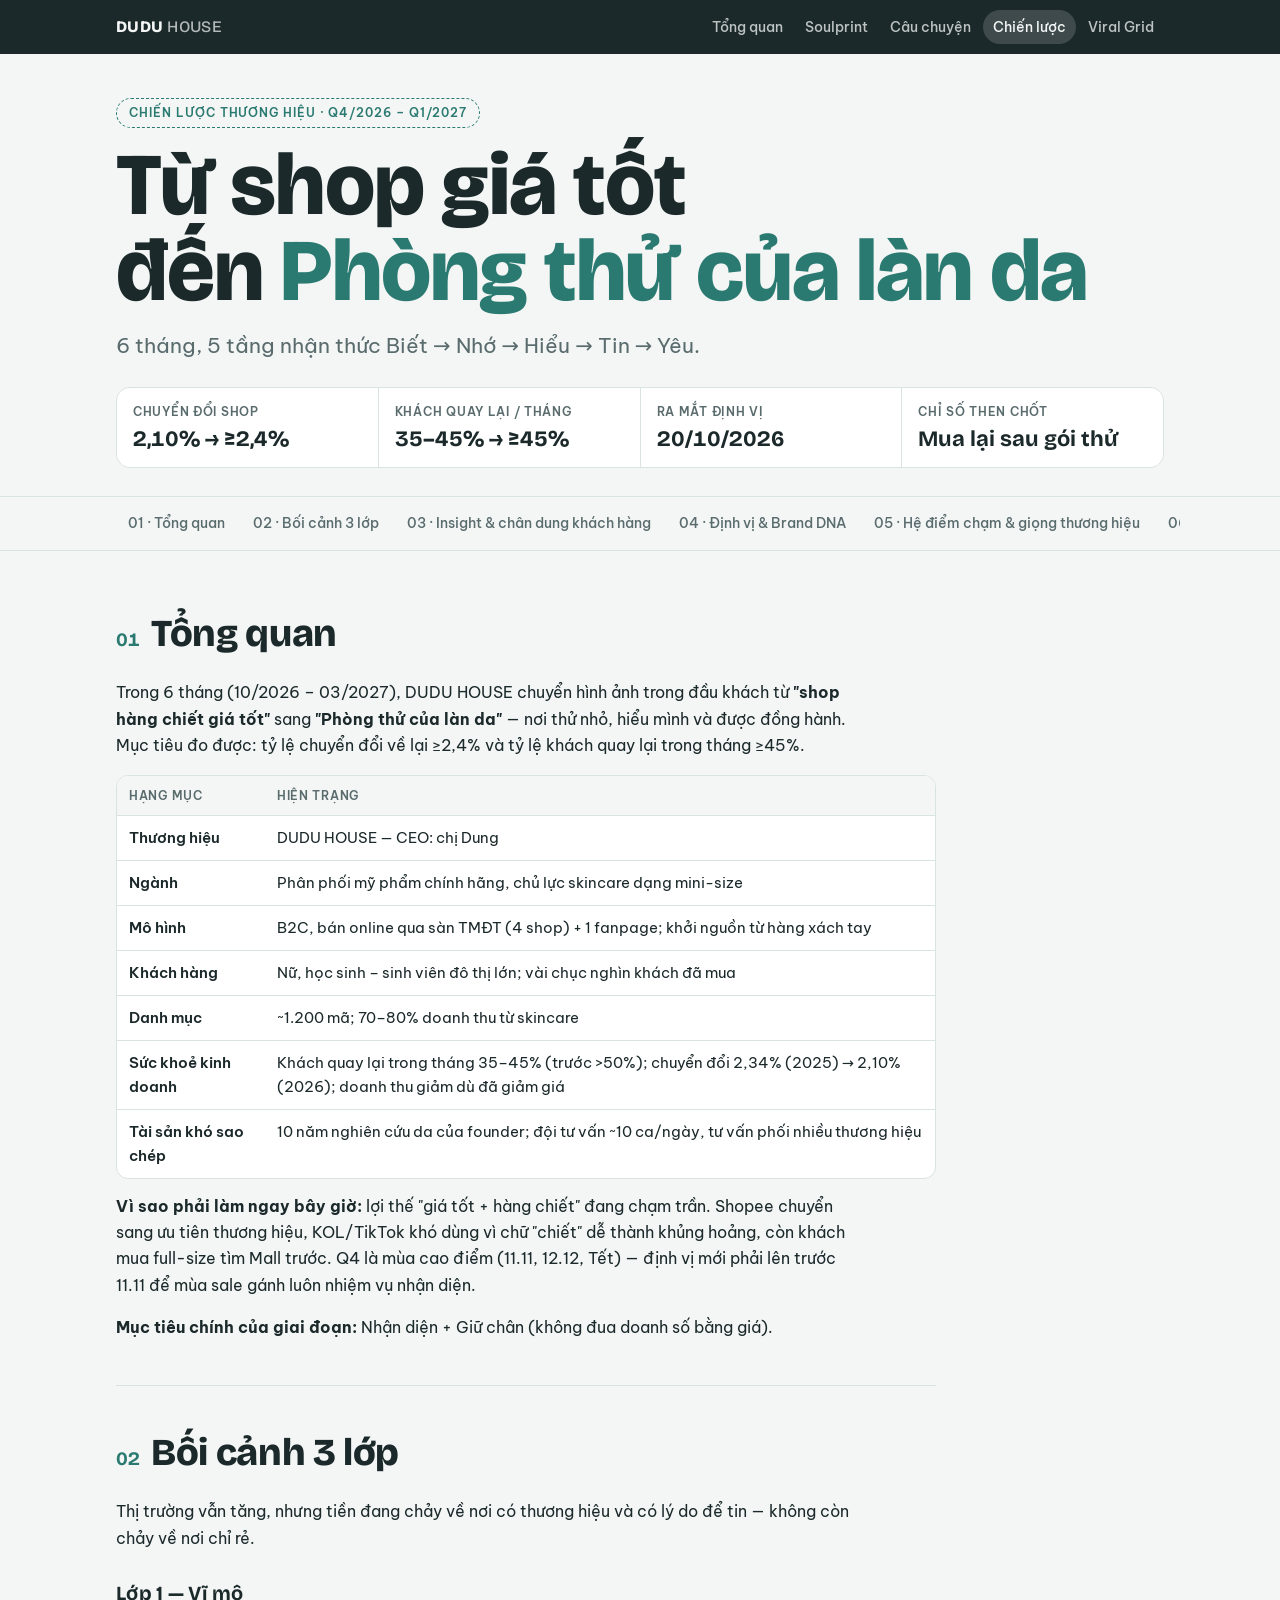
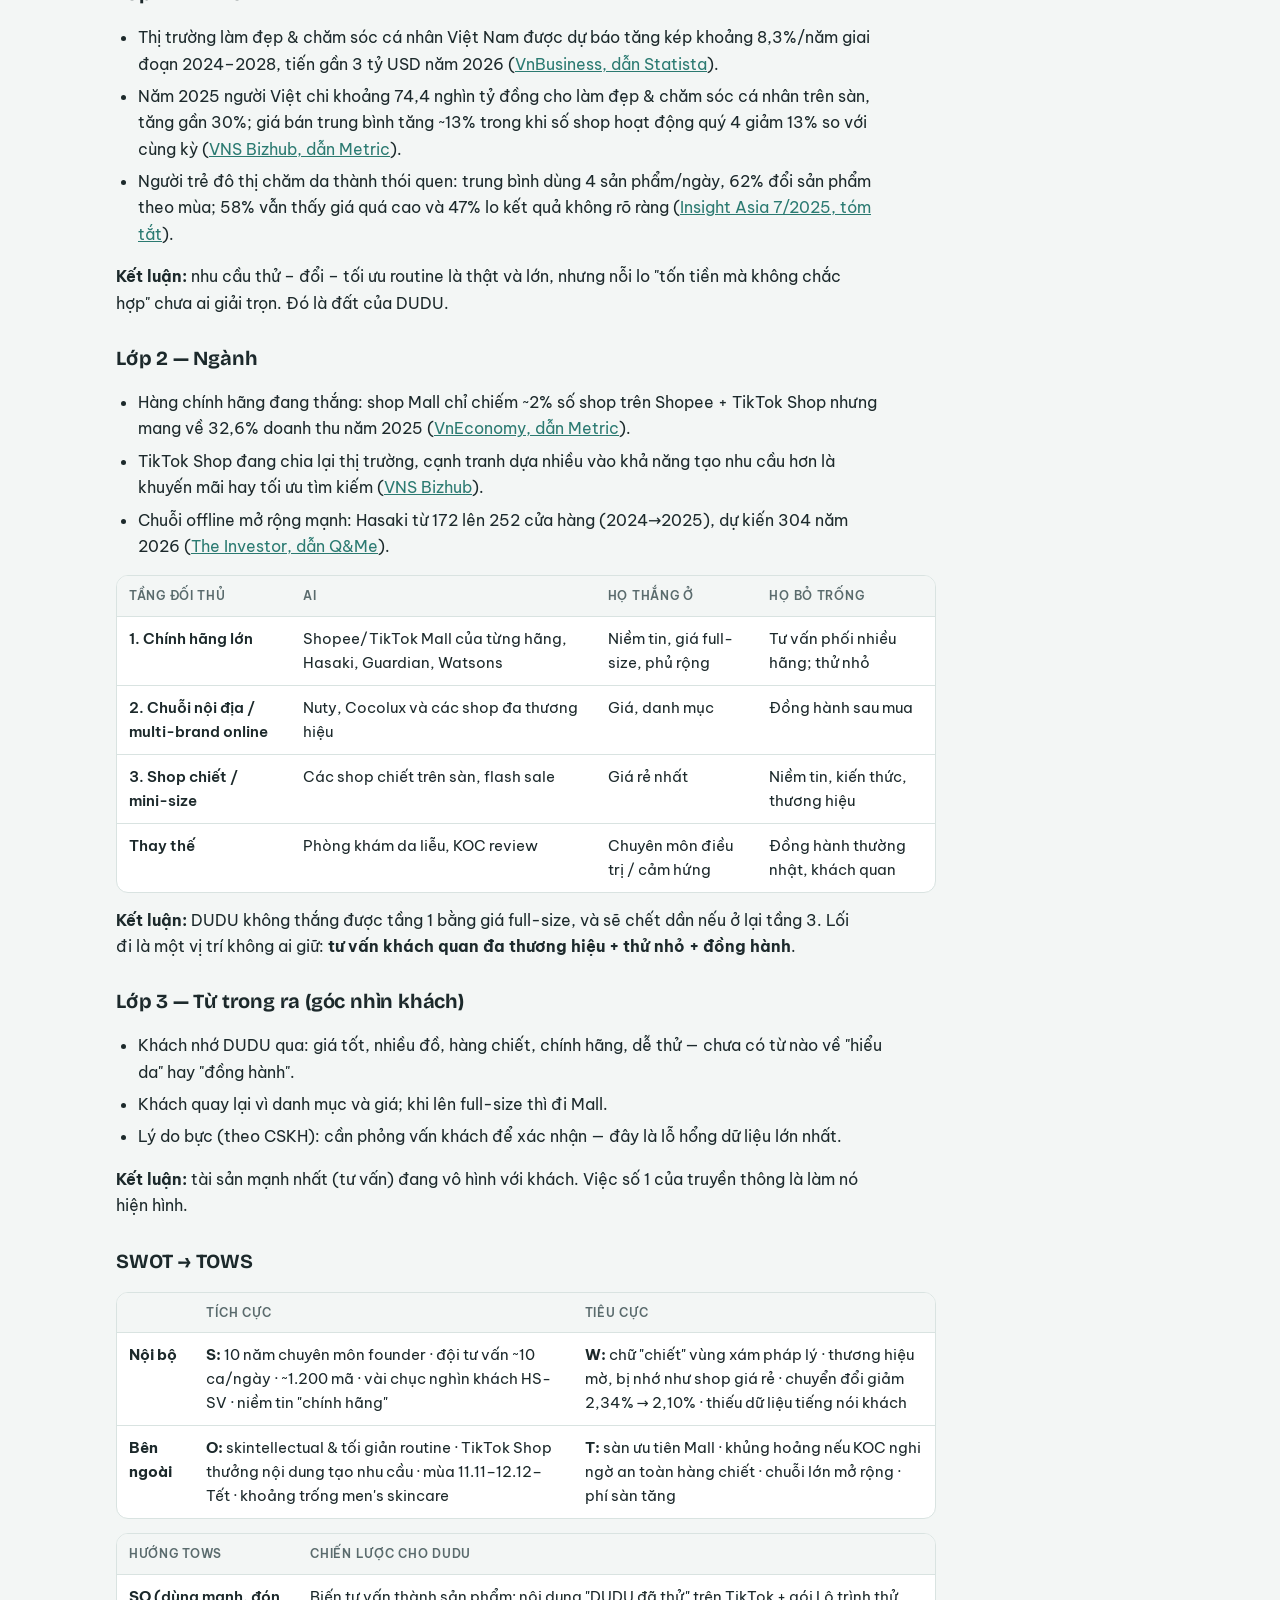
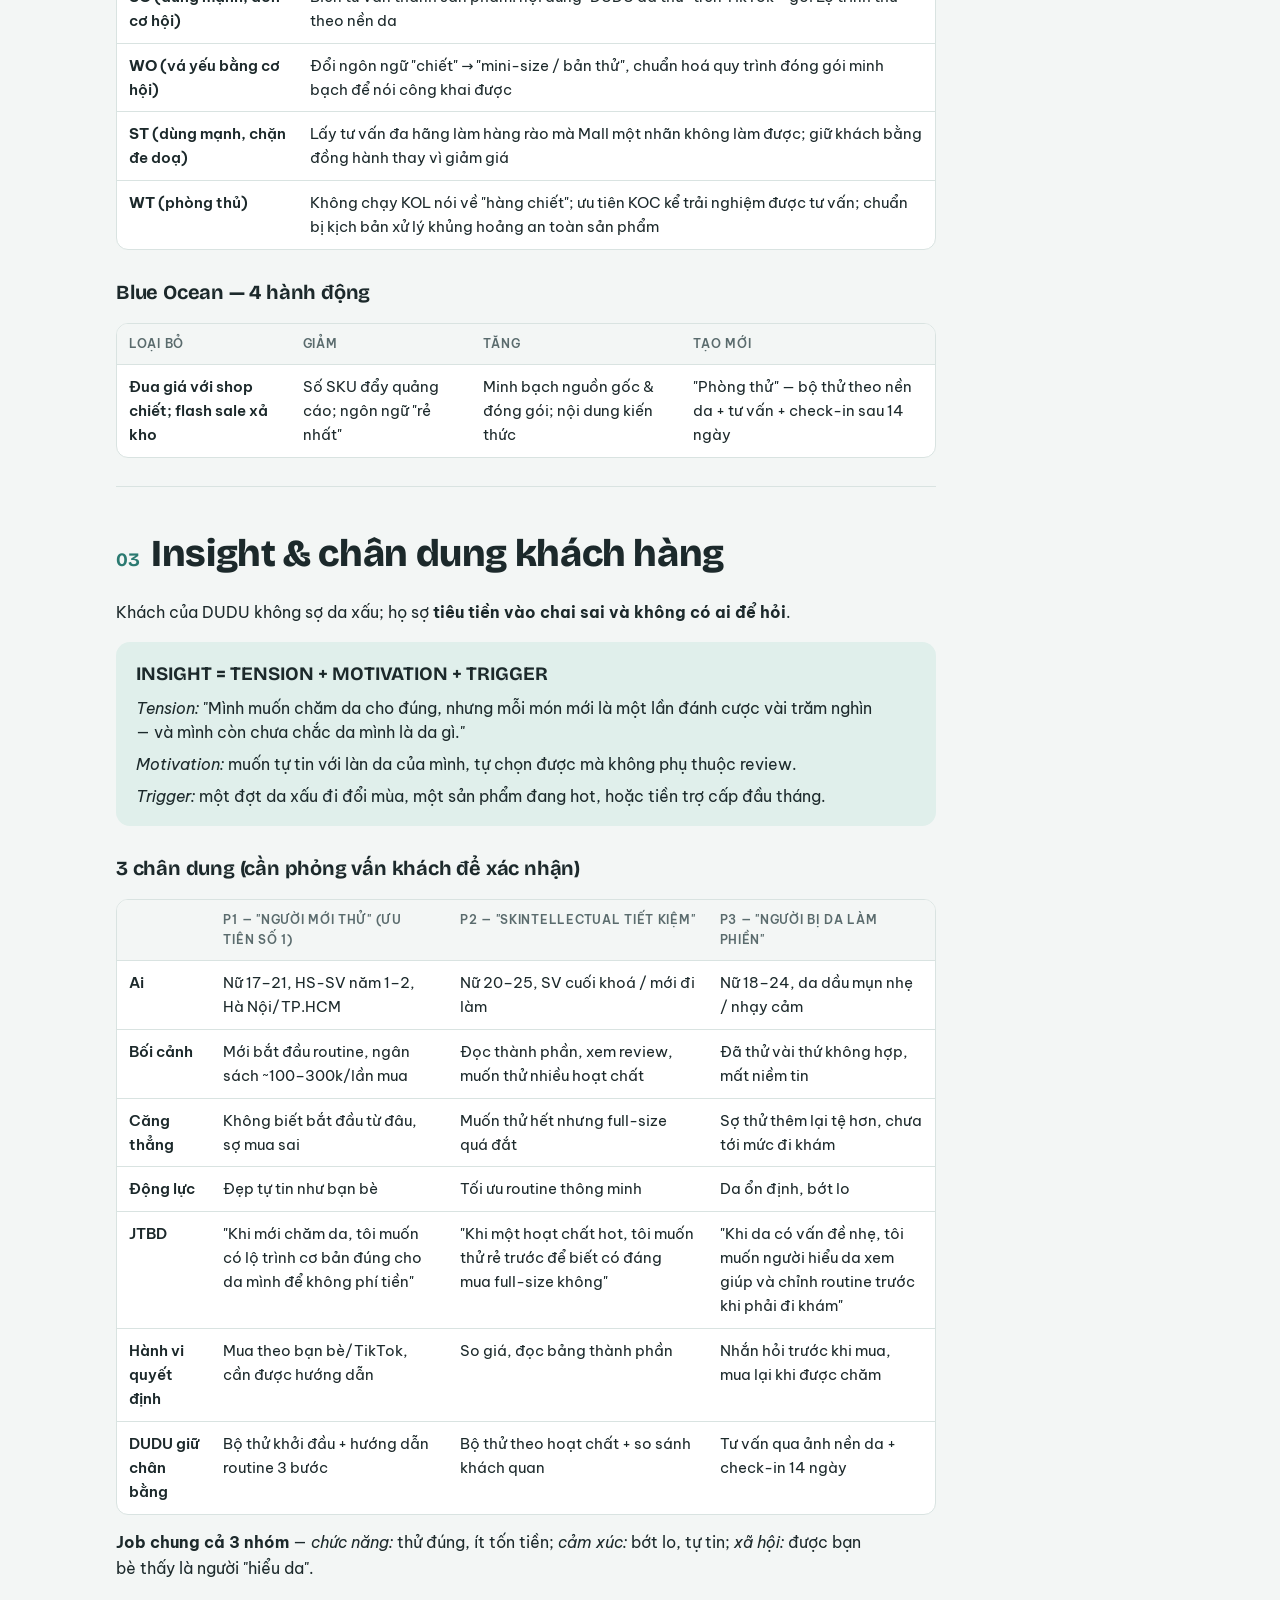
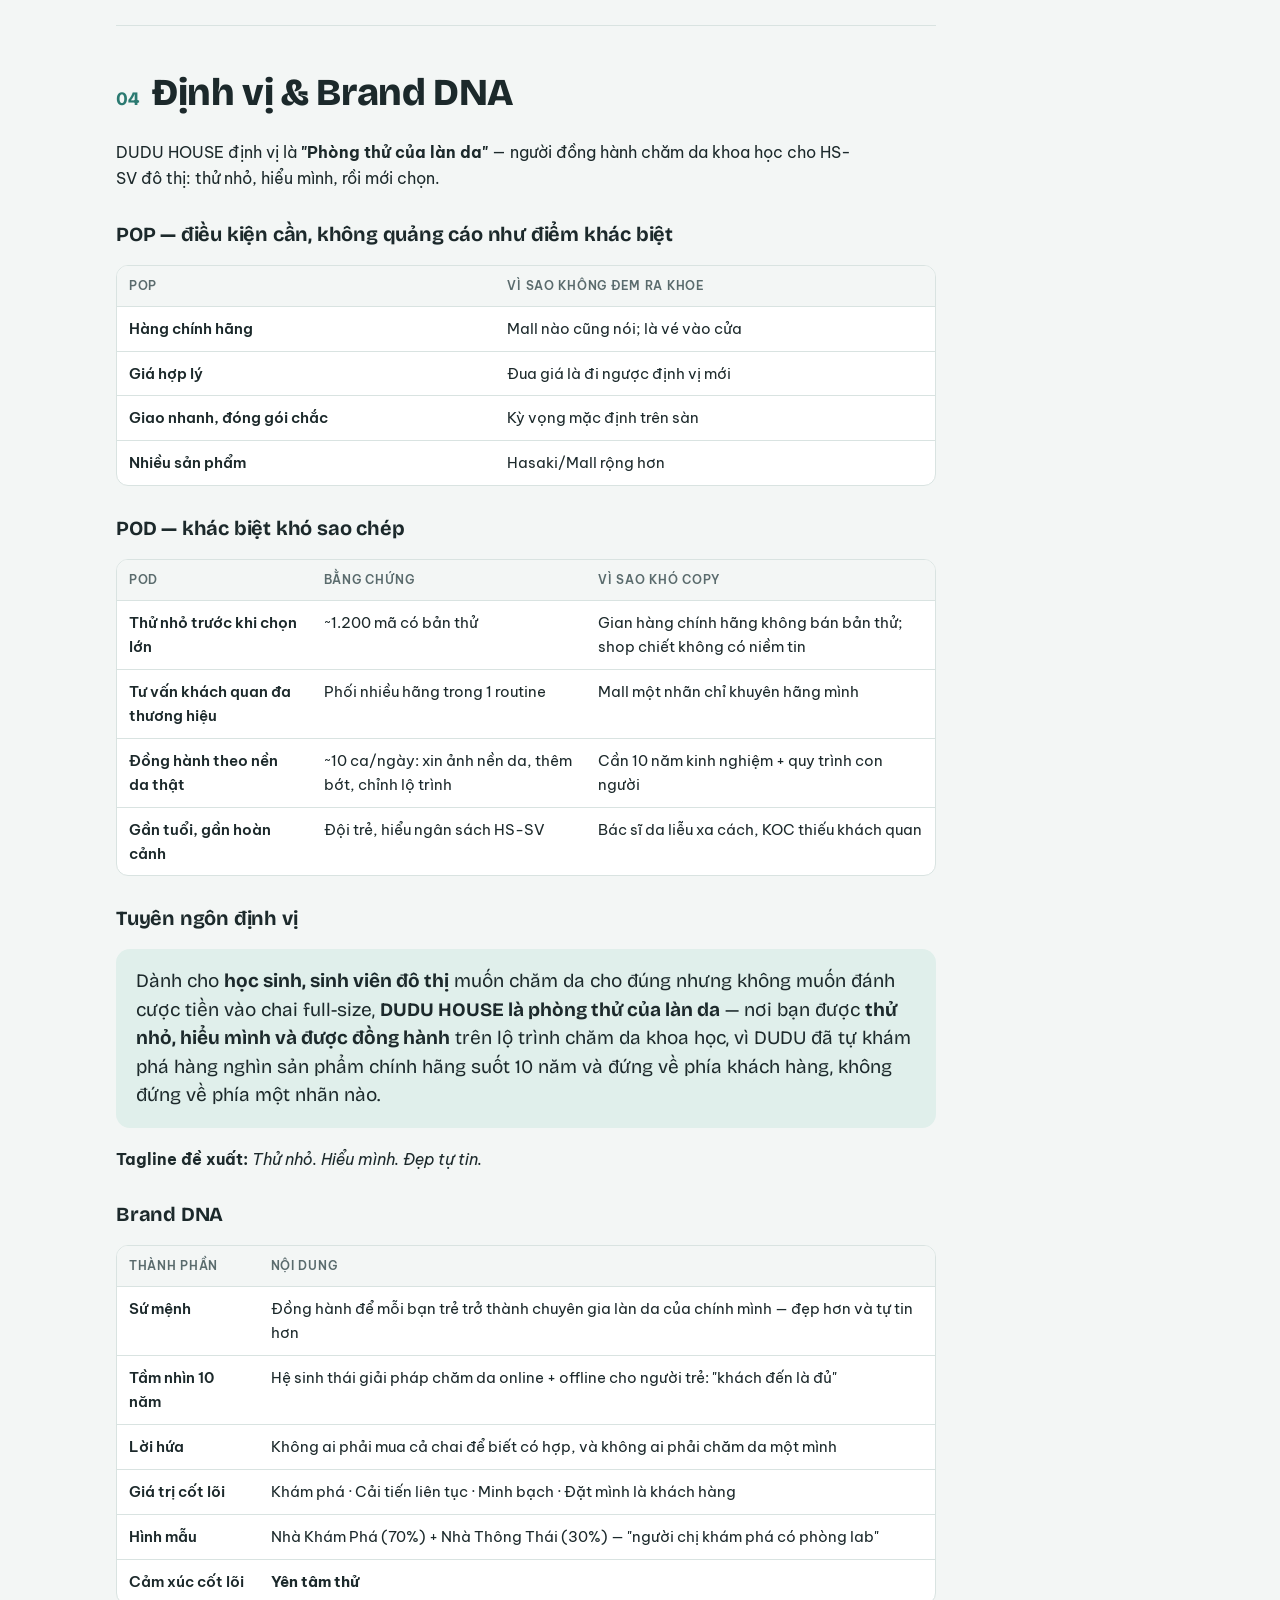
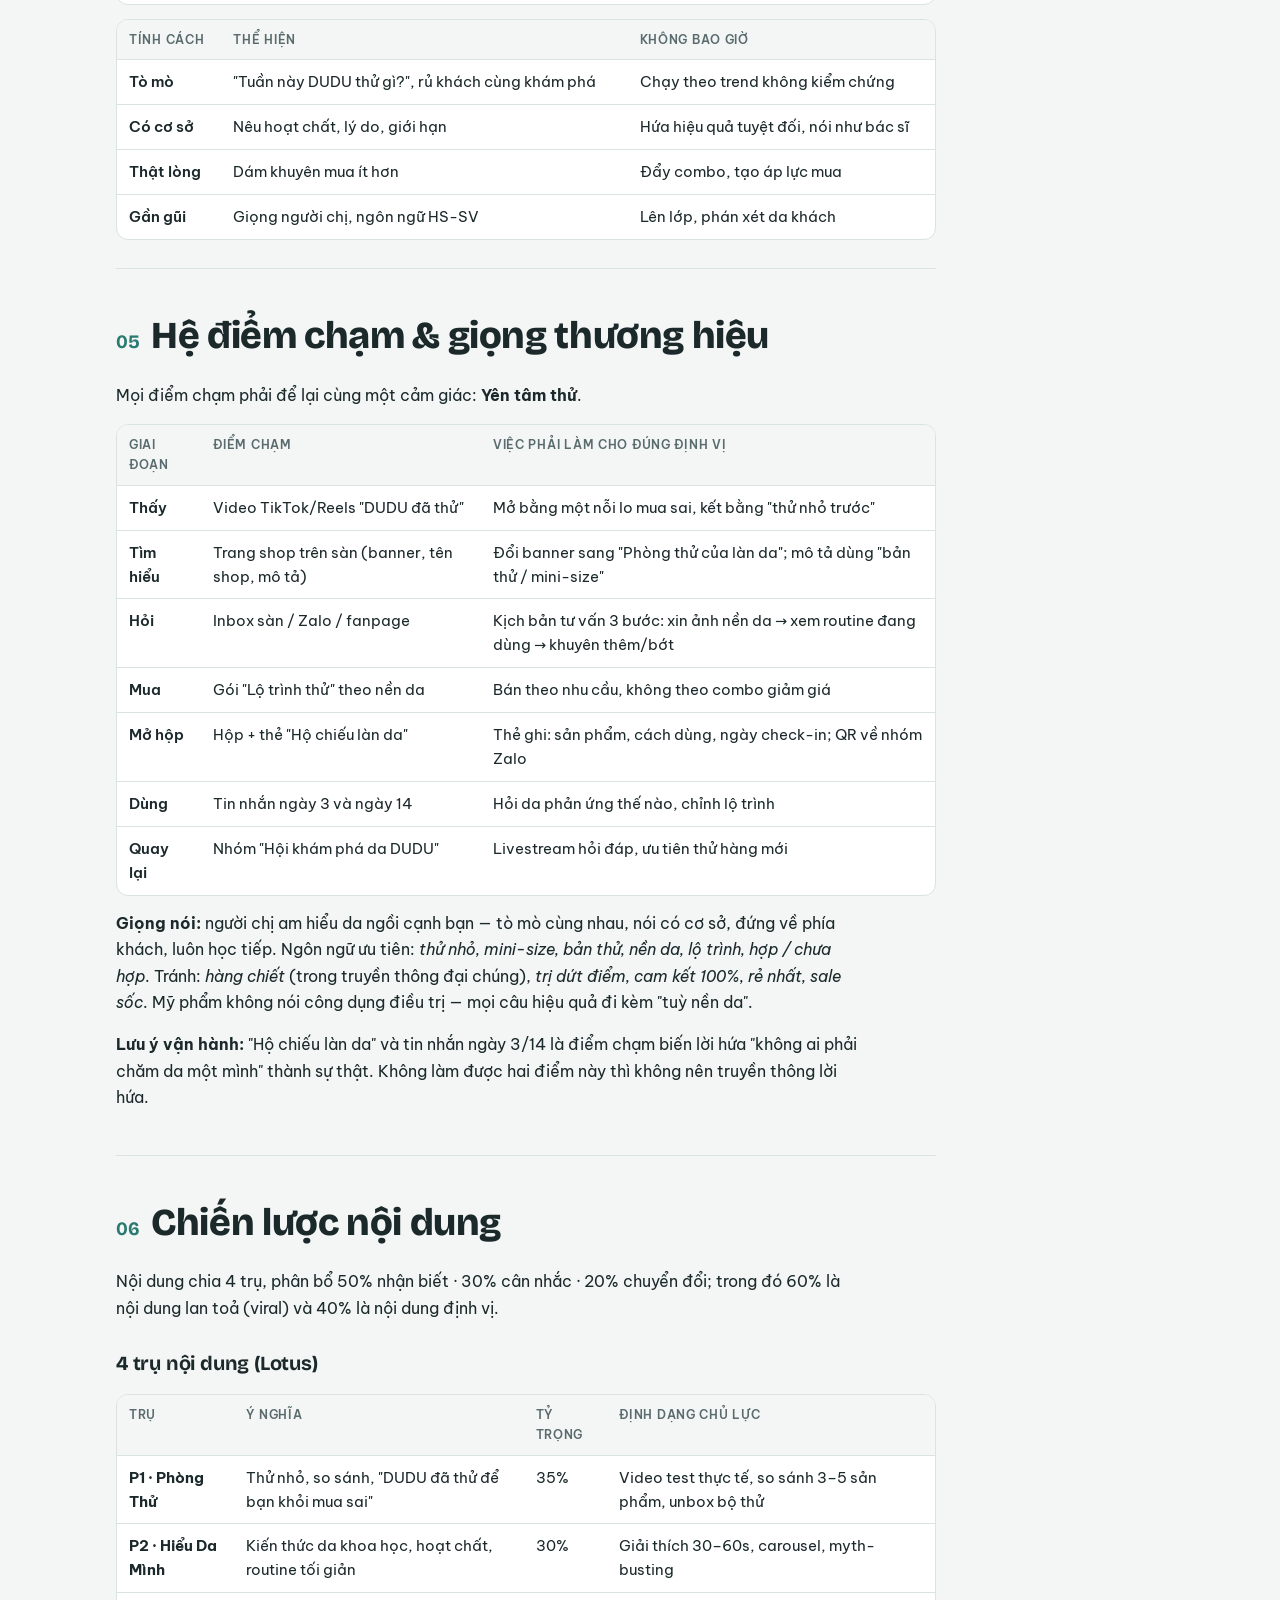
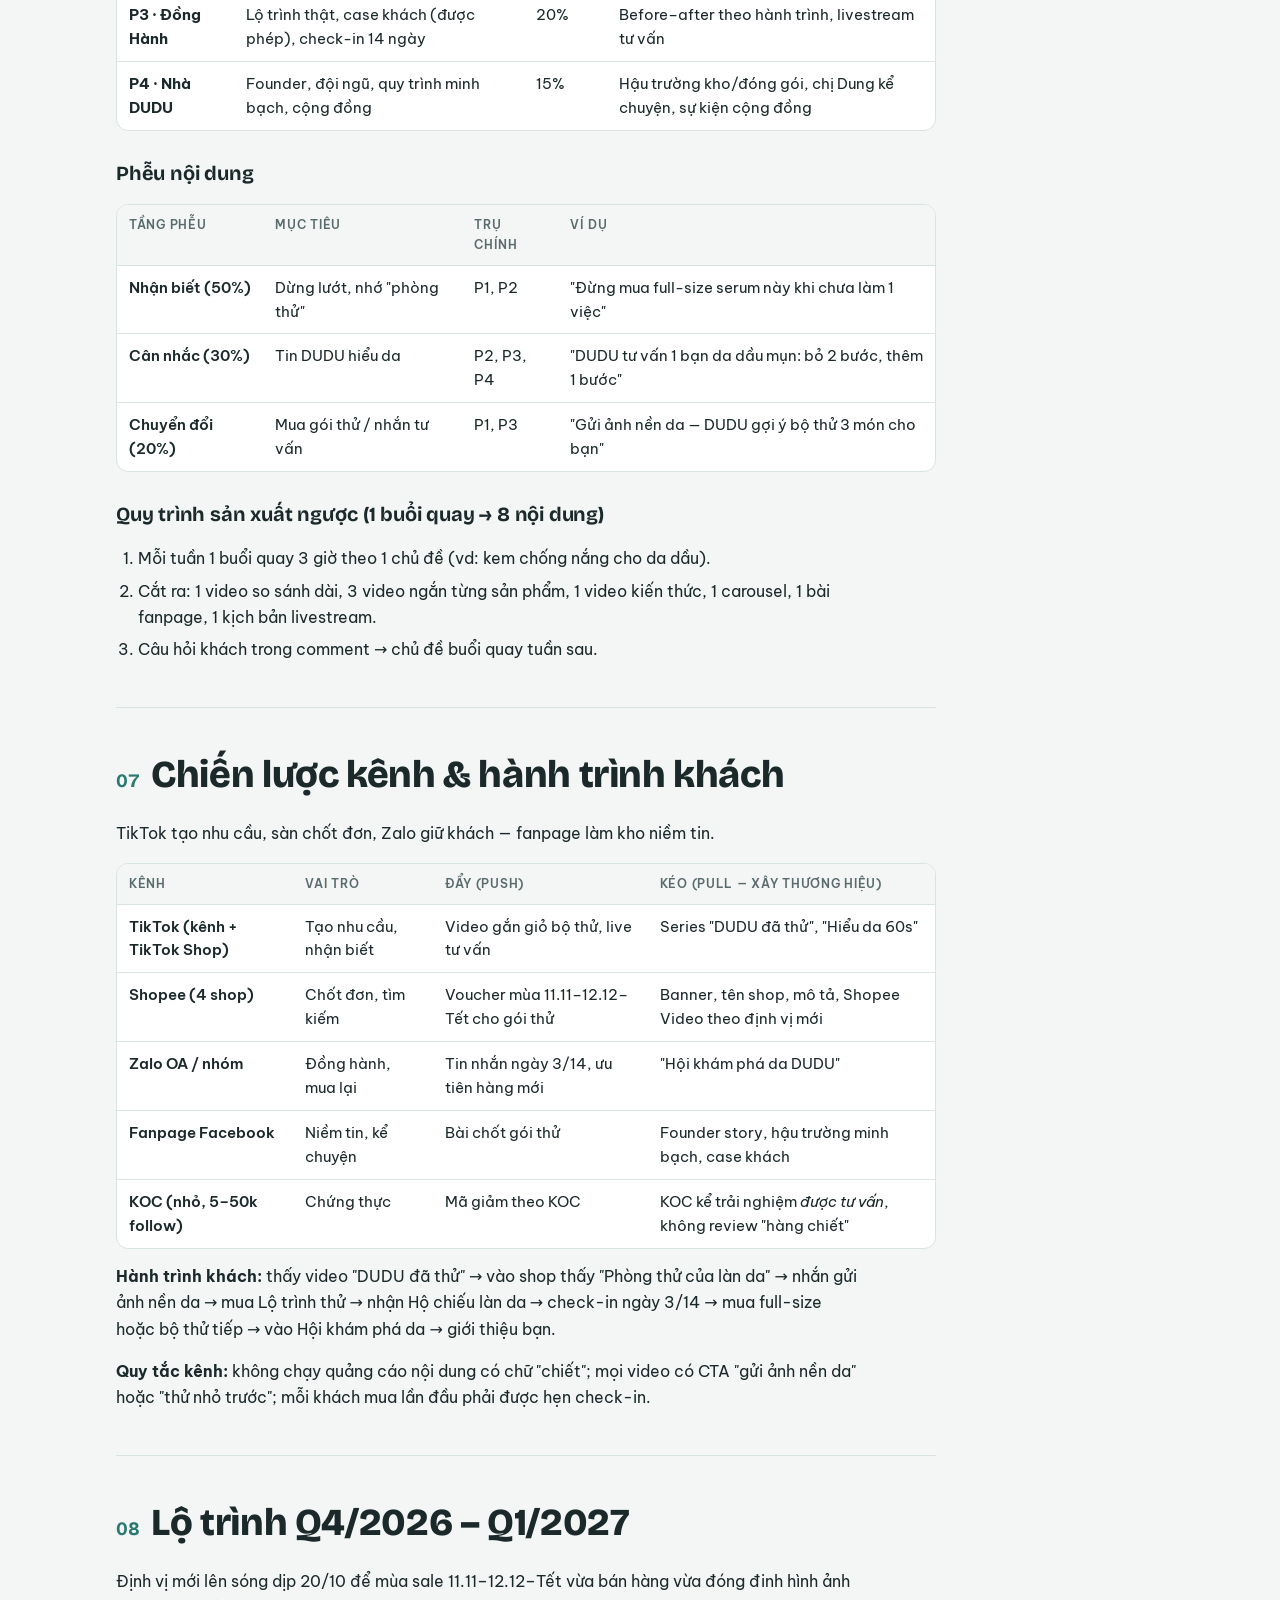
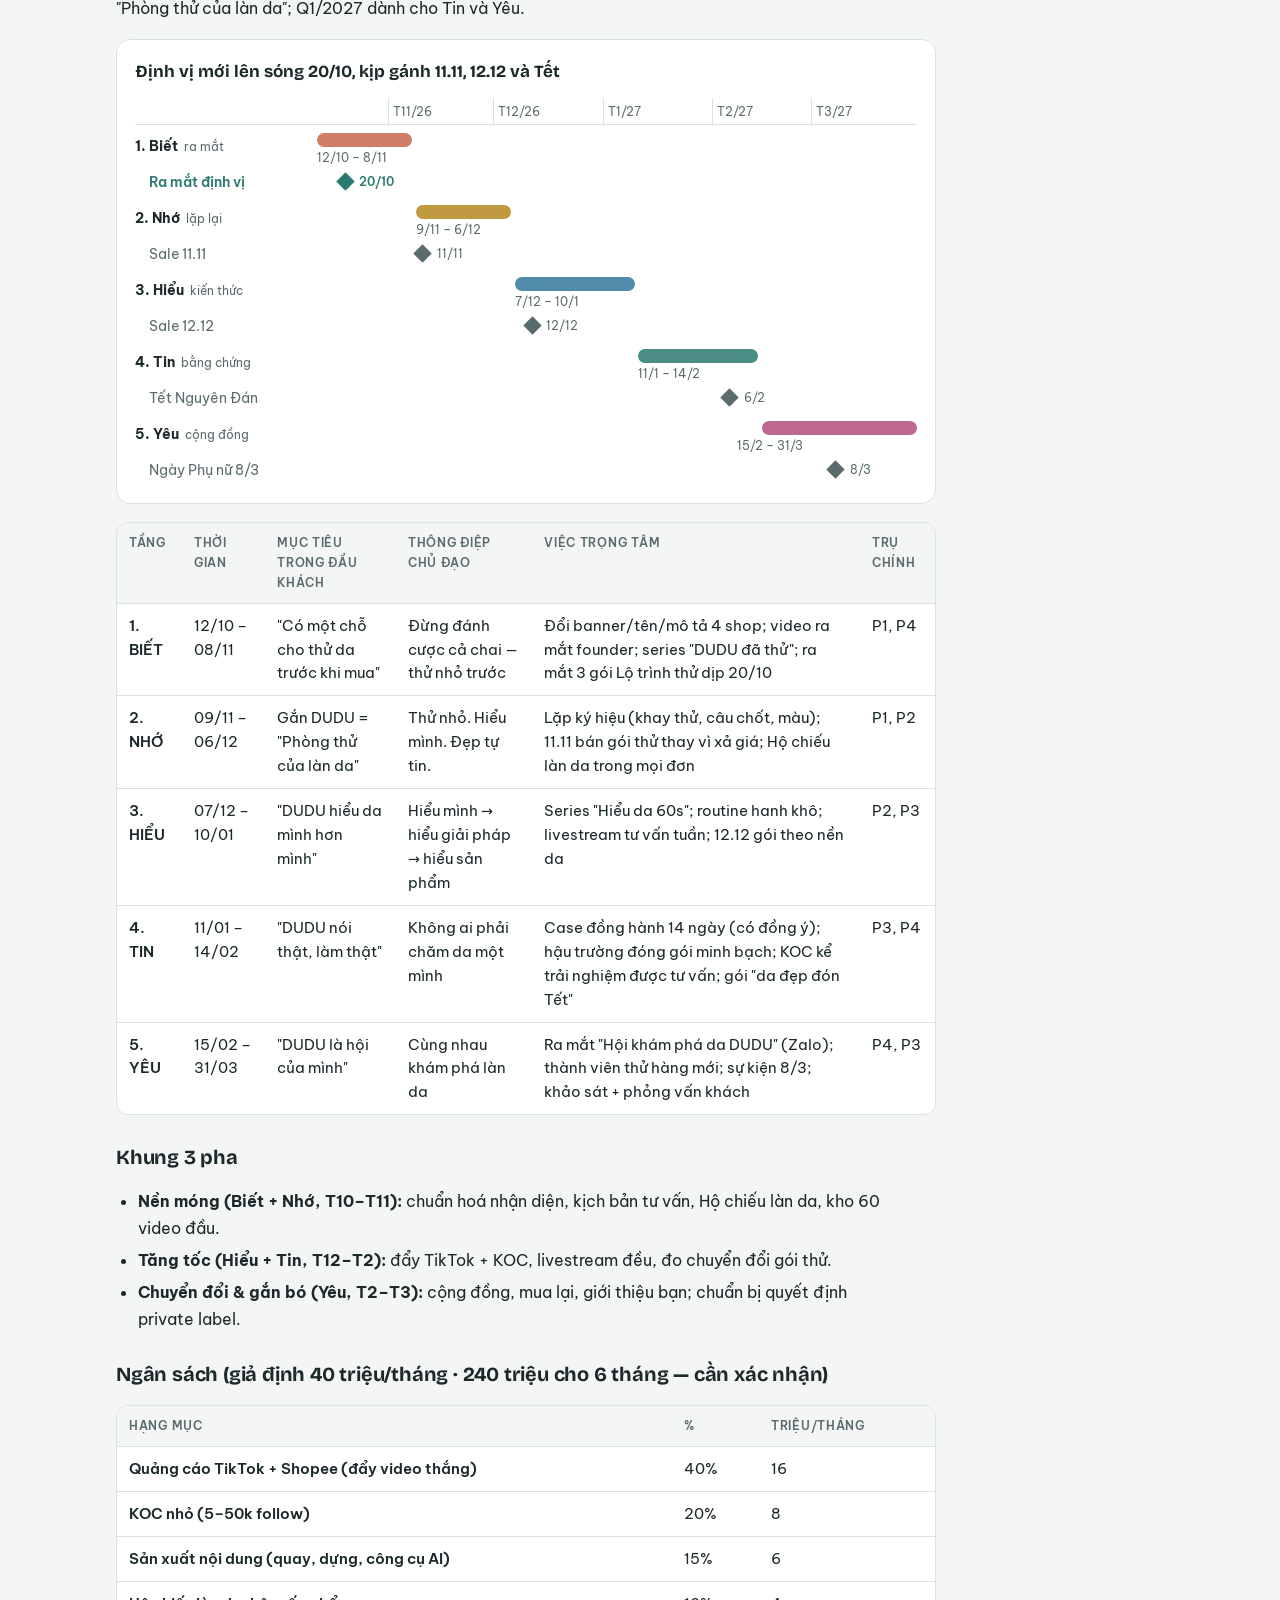
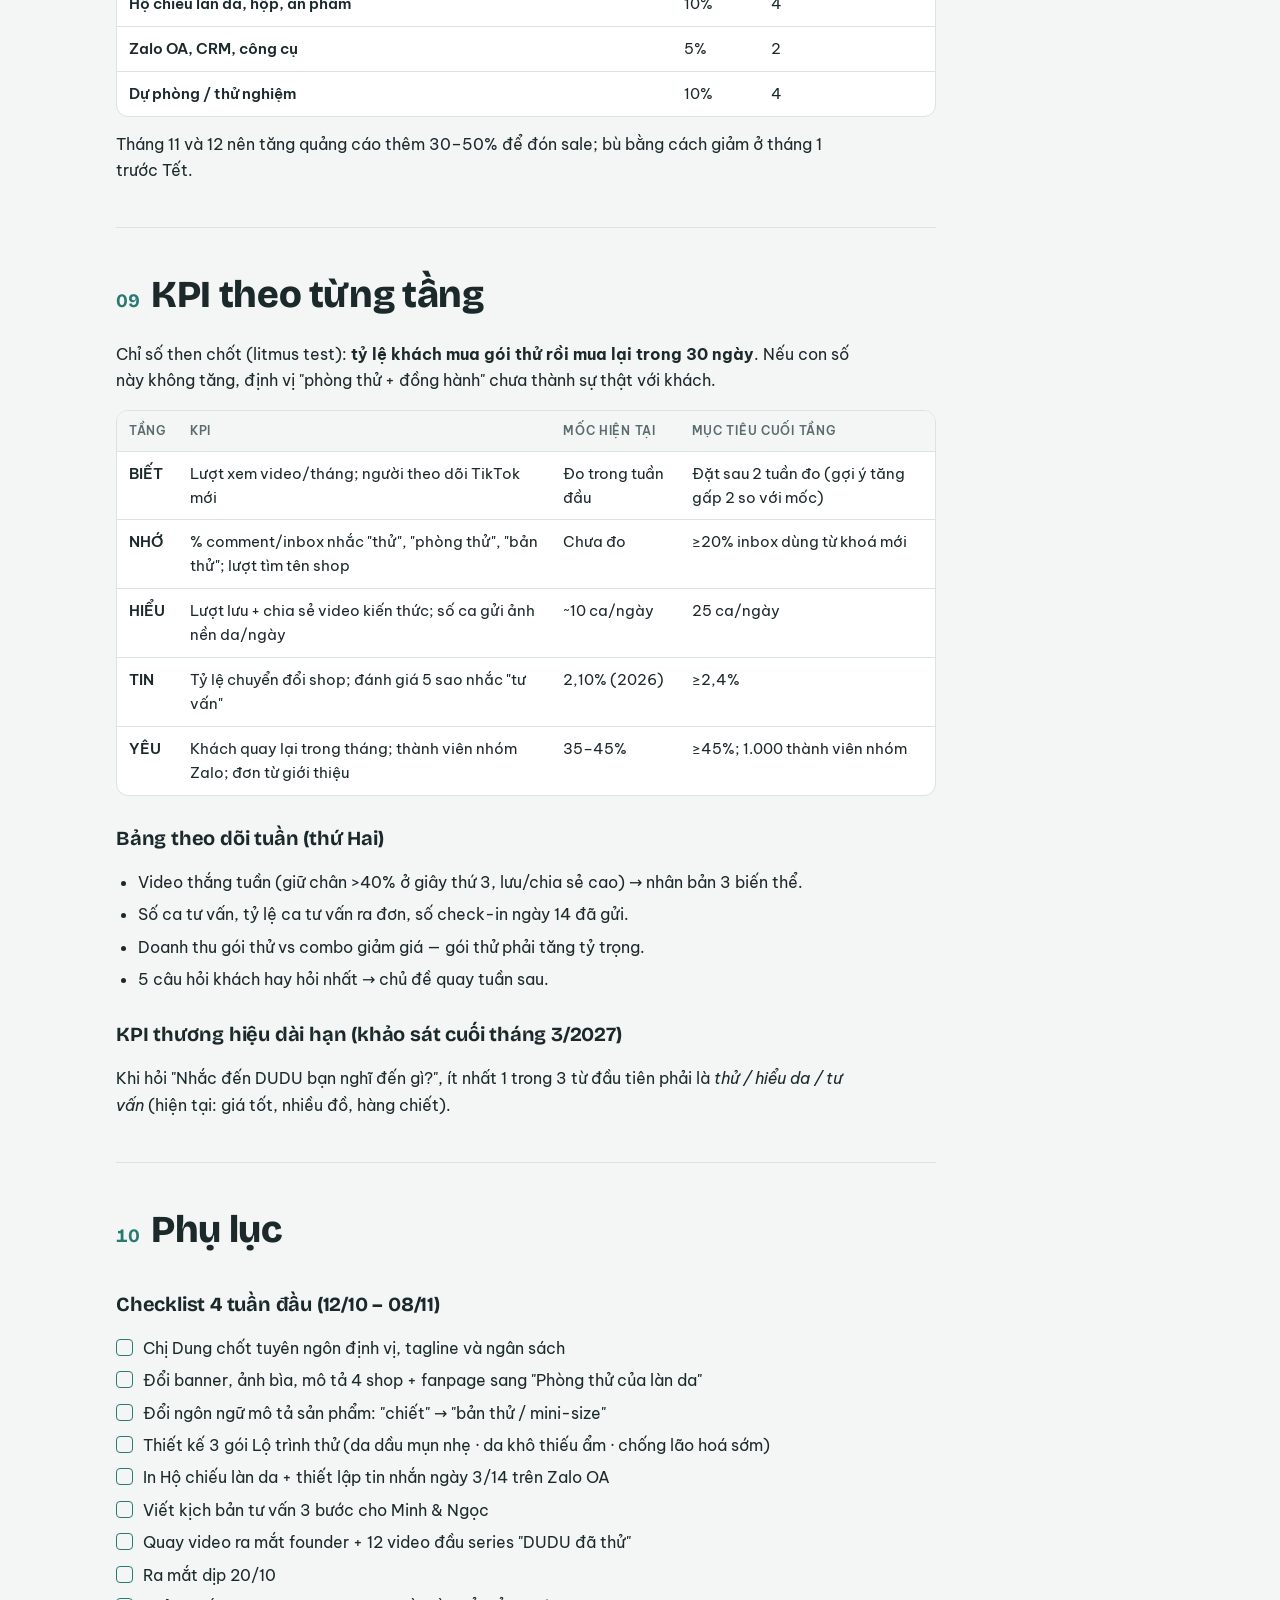
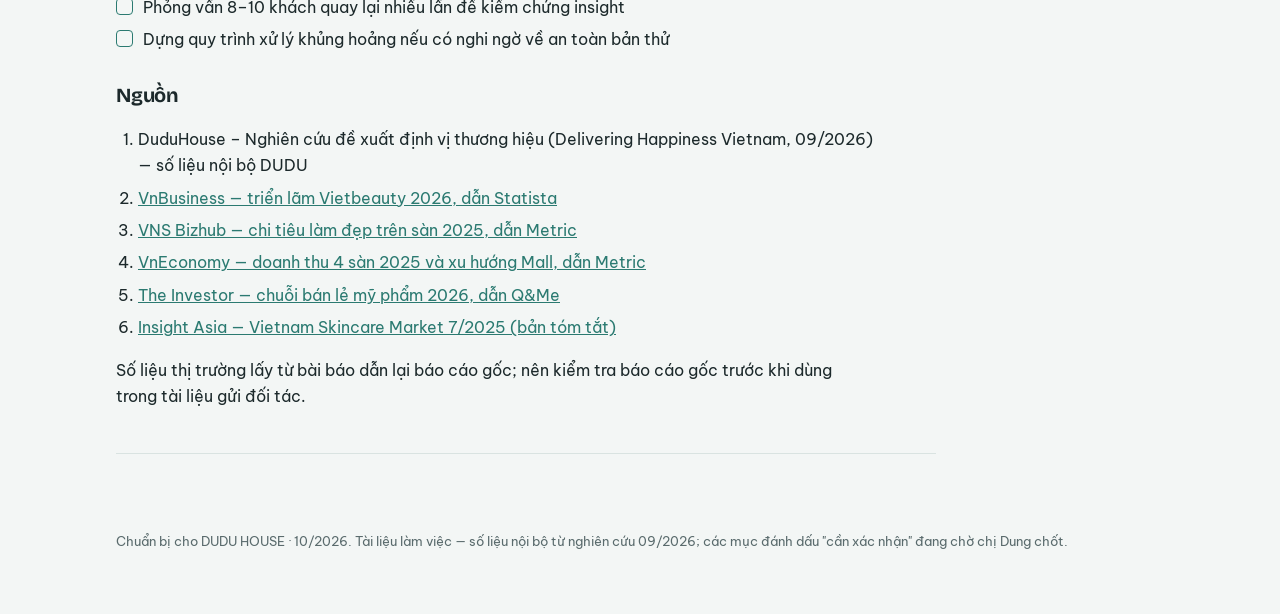
==== commit 0ff648b1: "Thêm trang Câu chuyện thương hiệu: logo đu đủ, VSL, bộ ra mắt nội bộ Co-Authored-By: Claude Opus 5.5" ====
--- a/chien-luoc.html
+++ b/chien-luoc.html
@@ -11,9 +11,9 @@
 <link rel="preconnect" href="https://fonts.googleapis.com"><link rel="preconnect" href="https://fonts.gstatic.com" crossorigin><link rel="stylesheet" href="https://fonts.googleapis.com/css2?family=Bricolage+Grotesque:opsz,wght@12..96,500;12..96,700;12..96,800&family=Be+Vietnam+Pro:ital,wght@0,400;0,500;0,600;0,700;1,400&display=swap">
 <link rel="stylesheet" href="style.css">
 </head>
-<body><div class="topbar"><div class="wrap topbar-in"><a class="mark" href="index.html">DUDU<span>HOUSE</span></a><div class="pages"><a href="index.html">Tổng quan</a><a href="soulprint.html">Soulprint</a><a href="chien-luoc.html" aria-current="page">Chiến lược</a><a href="viral-grid.html">Viral Grid</a></div></div></div><header class="hero wrap">
+<body><div class="topbar"><div class="wrap topbar-in"><a class="mark" href="index.html">DUDU<span>HOUSE</span></a><div class="pages"><a href="index.html">Tổng quan</a><a href="soulprint.html">Soulprint</a><a href="cau-chuyen.html">Câu chuyện</a><a href="chien-luoc.html" aria-current="page">Chiến lược</a><a href="viral-grid.html">Viral Grid</a></div></div></div><header class="hero wrap">
 <p class="eyebrow">Chiến lược thương hiệu · Q4/2026 – Q1/2027</p>
-<h1>Từ shop giá tốt<br>đến <em>Phòng thử của làn da</em></h1>
+<h1>Từ shop giá tốt<br>đến <em>Phòng thử của <span style="white-space:nowrap">làn da</span></em></h1>
 <p class="lead">6 tháng, 5 tầng nhận thức Biết → Nhớ → Hiểu → Tin → Yêu.</p>
 <div class="specs nums">
 <div><span>Chuyển đổi shop</span><b>2,10% → ≥2,4%</b></div>
